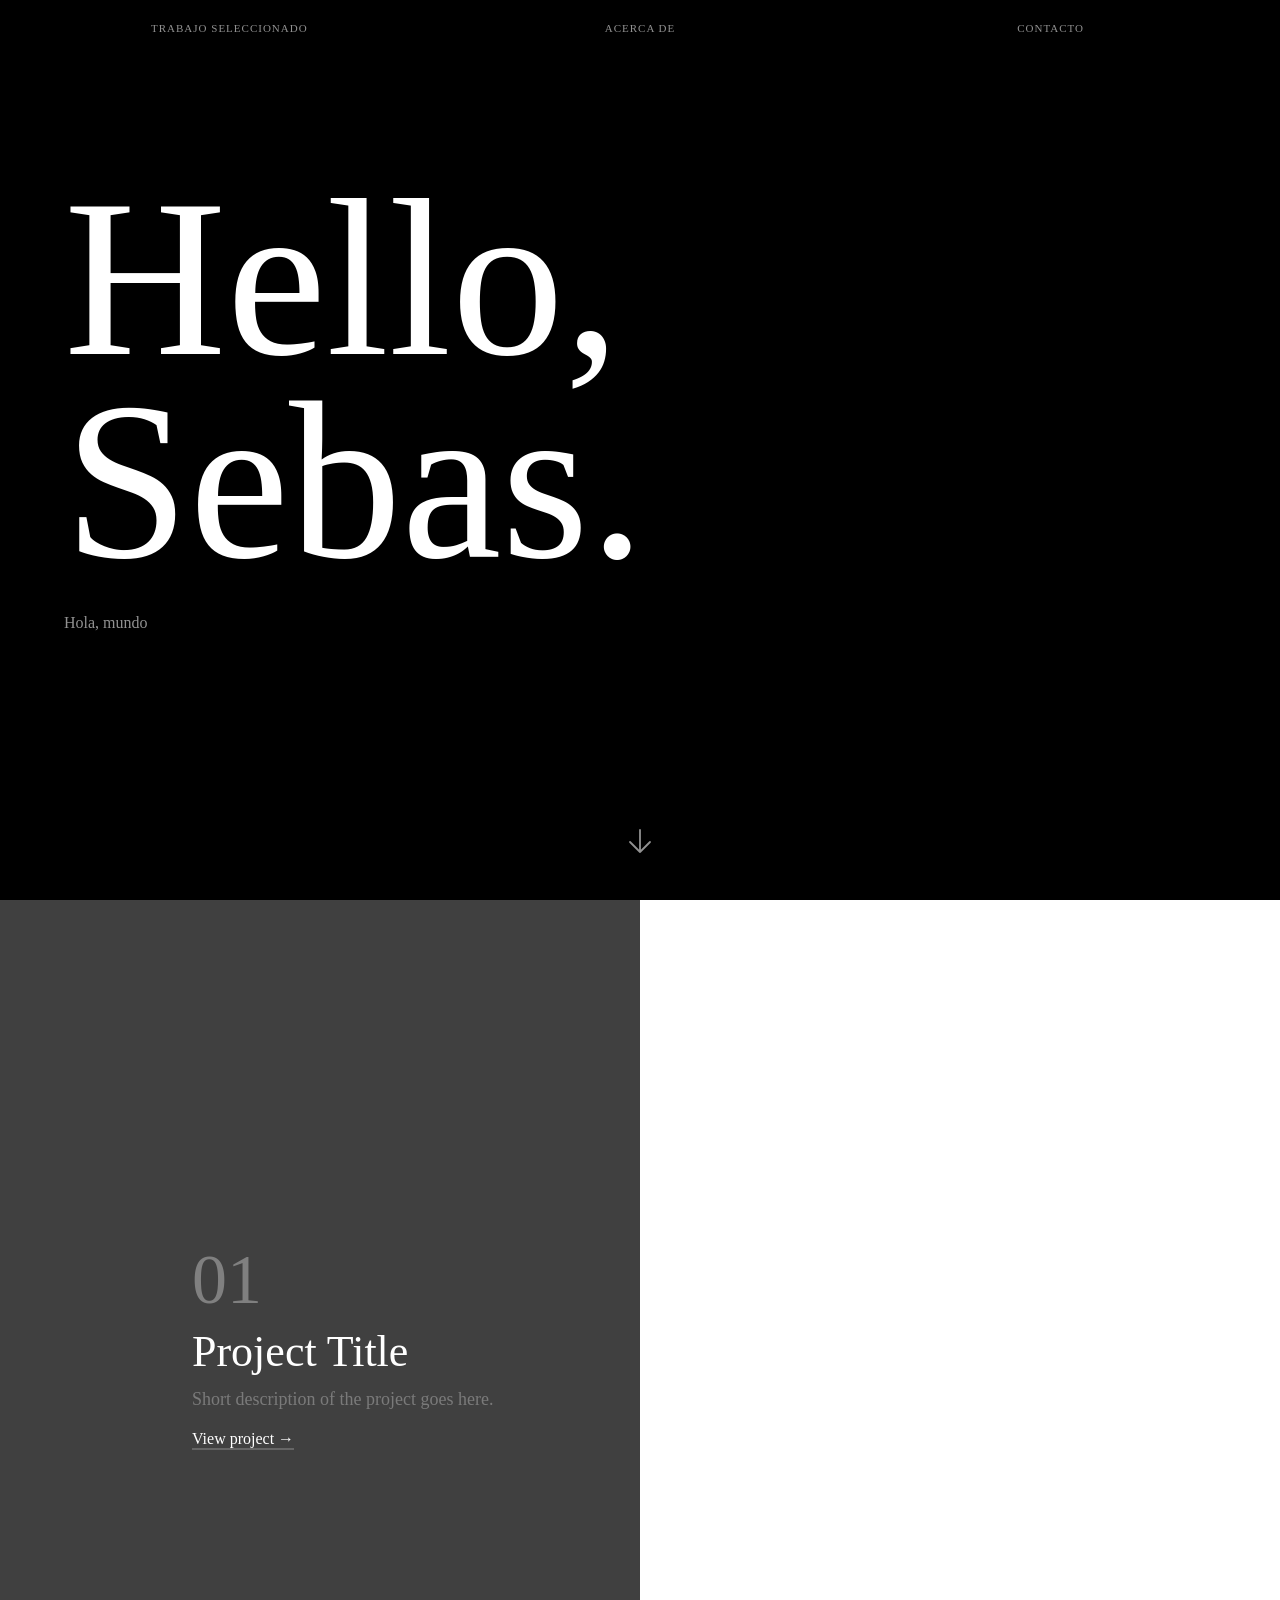
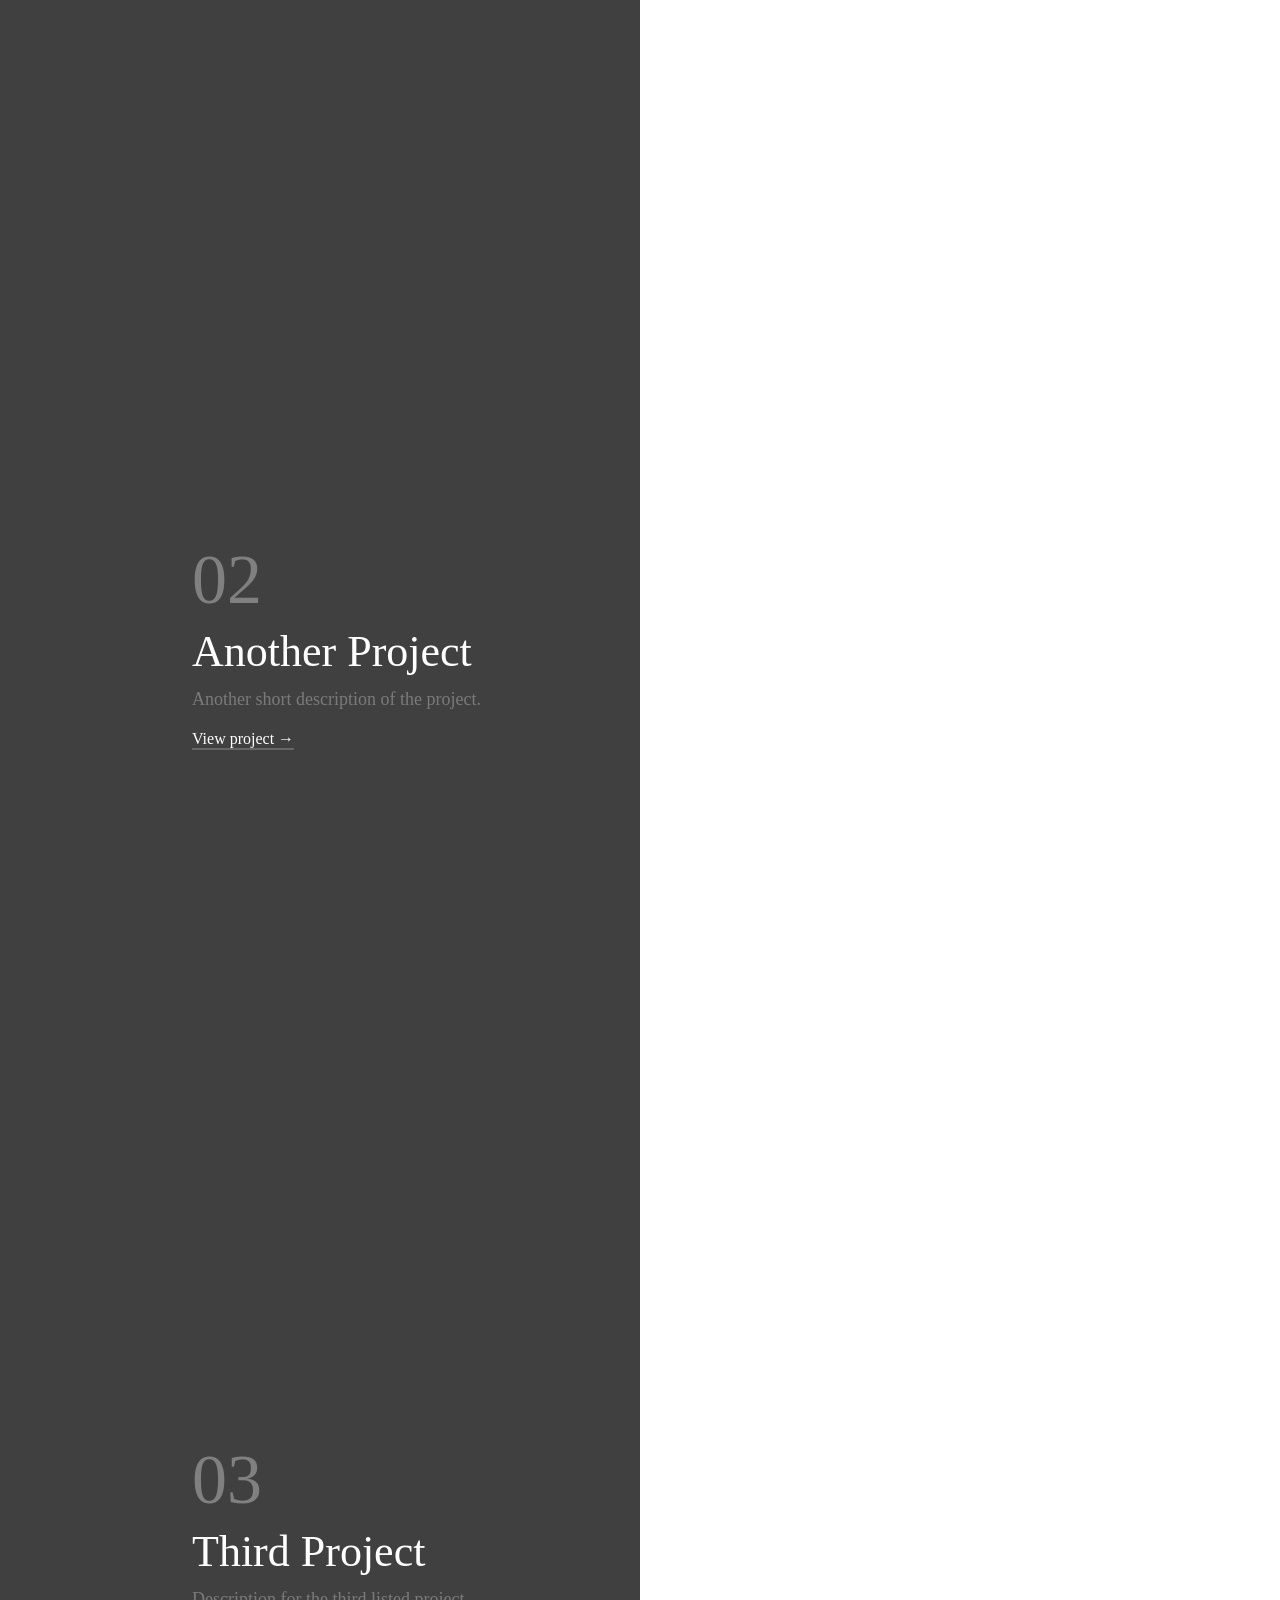
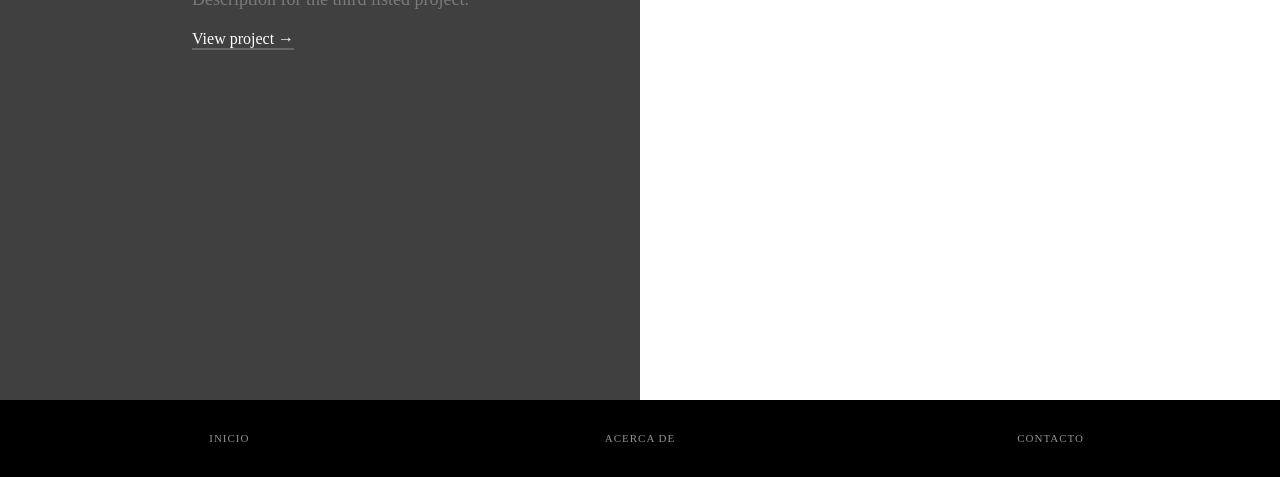
==== index.html @ eb06a216 "Se creo el index y css" ====
<!DOCTYPE html>
<html lang="es">
<head>
  <meta charset="UTF-8">
  <meta name="viewport" content="width=device-width, initial-scale=1.0">
  <title>Portafolio Sebas</title>
  <link href="/css/style.css" rel="stylesheet">
</head>

<body>

  <!-- NAVBAR -->
  <nav class="navbar">
    <div class="u-container-full">
      <div class="nav_links_link">
        <div class="nav_links_item">
          <a href="index.html" class="label-g text-grey">Trabajo Seleccionado</a>
           <div class="nav-line"></div>
        </div>
        <div class="nav_links_item">
          <a href="/html/AcercaDe.html" class="label-g text-grey">Acerca de</a>
           <div class="nav-line"></div>
        </div>
        <div class="nav_links_item">
          <a href="/html/Contacto.html" class="label-g text-grey">Contacto</a>
             <div class="nav-line"></div>
        </div>
      </div>
    </div>
  </nav>

  <!-- MAIN -->
  <main class="main-content">

    <!-- HERO (fixed) -->
    <section class="hero">
      <div class="wrapper-title">
        <div class="w-h1">
          <h1 class="main-h1 home">Hello,</h1>
        </div>
        <div class="w-h1">
          <h1 class="main-h1 home">Sebas.</h1>
        </div>
        <div class="home-subhead">
          <p>Hola, mundo</p>
        </div>
      </div>

      <!-- Flecha scroll -->
      <div class="arrow">
        <svg width="30" height="30" viewBox="0 0 30 30" fill="none" xmlns="http://www.w3.org/2000/svg">
          <path d="M15 4V26M15 26L5 16M15 26L25 16" stroke="rgb(145,145,145)" stroke-width="1.8" stroke-linecap="round" stroke-linejoin="round"/>
        </svg>
      </div>
    </section>

    <!-- Spacer: hace que la sección de proyectos empiece después del hero -->
    <div class="hero-spacer"></div>

    <!-- PROYECTOS -->
    <section class="section main">
      <div class="collection-list-wrapper">
        <ul class="collection-list">

          <!-- Proyecto 1 -->
          <li>
            <div class="wrapper">
              <div class="column _100vh">
                <div class="project-info">
                  <h2 class="number">01</h2>
                  <h2 class="project-title">Project Title</h2>
                  <p class="project-description">Short description of the project goes here.</p>
                  <a href="#" class="project-link">View project →</a>
                </div>
              </div>
              <div class="column background-image"></div>
            </div>
          </li>

          <!-- Proyecto 2 -->
          <li>
            <div class="wrapper">
              <div class="column _100vh">
                <div class="project-info">
                  <h2 class="number">02</h2>
                  <h2 class="project-title">Another Project</h2>
                  <p class="project-description">Another short description of the project.</p>
                  <a href="#" class="project-link">View project →</a>
                </div>
              </div>
              <div class="column background-image"></div>
            </div>
          </li>

          <!-- Proyecto 3 -->
          <li>
            <div class="wrapper">
              <div class="column _100vh">
                <div class="project-info">
                  <h2 class="number">03</h2>
                  <h2 class="project-title">Third Project</h2>
                  <p class="project-description">Description for the third listed project.</p>
                  <a href="#" class="project-link">View project →</a>
                </div>
              </div>
              <div class="column background-image"></div>
            </div>
          </li>

        </ul>
      </div>
    </section>

  </main>

  <!-- FOOTER -->
  <footer class="footer">
    <div class="u-container-full">
      <div class="footer_grid">
        <div class="footer_links_item">
          <a href="index.html" class="label-g text-grey">Inicio</a>
        </div>
        <div class="footer_links_item">
          <a href="/html/AcercaDe.html" class="label-g text-grey">Acerca de</a>
        </div>
        <div class="footer_links_item">
          <a href="/html/Contacto.html" class="label-g text-grey">Contacto</a>
        </div>
      </div>
    </div>
  </footer>

</body>
</html>
---- css/style.css ----
*, *::before, *::after {
  box-sizing: border-box;
  margin: 0;
  padding: 0;
}

html, body {
  width: 100%;
  overflow-x: hidden;
}

body {
  font-family: "Palatino Linotype", "Book Antiqua", Palatino, serif;
  background-color: black;
  display: flex;
  flex-direction: column;
  min-height: 100vh;
}

a {
  text-decoration: none;
}

/* ─── NAVBAR ────────────────────────────────────────────────────── */
.navbar {
  position: fixed;
  top: 0;
  left: 0;
  right: 0;
  z-index: 100;
  padding: 20px 0;
}

.u-container-full {
  position: relative;
  z-index: 1;
  display: flex;
  width: calc(100% - clamp(2rem, 5vw, 6rem));
  max-width: 100%;
  margin: 0 auto;
  flex-direction: column;
  justify-content: center;
  align-items: center;
}

.nav_links_link {
  display: grid;
  width: 100%;
  grid-template-columns: 1fr 1fr 1fr;
  column-gap: 16px;
  row-gap: 16px;
  justify-content: space-between;
  align-items: flex-start;
}

.nav_links_item {
  display: flex;
  flex-direction: column;
  justify-content: center;
  align-items: center;
}

.nav-line {
  width: 2px;
  height: 0px;
  background-color: white;
  opacity: 0;
  transition: height 0.3s ease-out, opacity 0.5s ease-out;
}

.nav_links_item:hover .label-g {
  color: white;
  transition: color 0.3s ease-out;
}

.nav_links_item:hover .nav-line {
  height: 10px;
  opacity: 1;
}

.footer_links_item:hover .nav-line{
  height: 10px;
  opacity: 1;
}


.label-g {
  font-size: 11px;
  line-height: 1.5;
  letter-spacing: 1px;
  text-transform: uppercase;
  color: inherit;
}

.text-grey {
  color: rgb(145, 145, 145);
}

/* ─── LAYOUT PRINCIPAL ──────────────────────────────────────────── */
.main-content {
  flex: 1;                
  display: flex;
  flex-direction: column;
  overflow: hidden;
}

/* ─── HERO (fixed, debajo del navbar) ──────────────────────────── */
.hero {
  position: fixed;
  top: 0;
  left: 0;
  width: 100%;
  min-height: 100vh;
  padding-bottom: 10vh;
  display: flex;
  justify-content: center;
  align-items: center;
  z-index: 1;               /* por debajo de la sección de proyectos */
}

.wrapper-title {
  width: 100%;
  padding-right: 5vw;
  padding-left: 5vw;
}

.w-h1 {
  position: relative;
  padding-right: 10vw;
}

.main-h1 {
  position: relative;
  margin-top: 5px;
  margin-bottom: 0;
  font-family: "Palatino Linotype", "Book Antiqua", Palatino, serif;
  color: white;
  font-size: 14vh;
  line-height: 16vh;
  font-weight: 400;
}

.main-h1.home {
  font-size: 25vh;
  line-height: 22vh;
}

.home-subhead {
  display: flex;
  width: 30vw;
  margin-top: 30px;
  justify-content: flex-start;
  align-items: center;
}

.home-subhead p {
  font-size: 16px;
  line-height: 1.6;
  color: rgb(145, 145, 145);
  font-weight: 400;
}

/* Flecha scroll */
.arrow {
  position: absolute;
  left: 0;
  right: 0;
  bottom: 40px;
  display: block;
  margin: 0 auto;
  width: fit-content;
  animation: bounce 1.8s ease-in-out infinite;
}

@keyframes bounce {
  0%, 100% { transform: translateY(0); }
  50%       { transform: translateY(8px); }
}

/* ─── HERO SPACER ───────────────────────────────────────────────── */
/* Empuja el contenido para que aparezca después del hero al hacer scroll */
.hero-spacer {
  height: 100vh;
  flex-shrink: 0;
  background: transparent;
}

/* ─── SECCIÓN DE PROYECTOS ──────────────────────────────────────── */
.section {
  position: relative;
  display: flex;
  flex-direction: column;
  background-color: rgb(220, 222, 224);
  z-index: 10;              /* tapa el hero al hacer scroll */
}

.section.main {
  flex-direction: column;
}

@media screen and (max-width: 991px) {
  .section.main {
    justify-content: flex-start;
  }
}

.collection-list-wrapper {
  width: 100%;
}

.collection-list {
  display: flex;
  flex-direction: column;
  width: 100%;
  list-style: none;
  padding: 0;
}

/* ─── WRAPPER (fila de proyecto) ────────────────────────────────── */
.wrapper {
  display: flex;
  width: 100%;
  justify-content: space-between;
  align-items: stretch;
  background-color: white;
}

@media screen and (max-width: 991px) {
  .wrapper {
    flex-direction: column-reverse;
  }
}

@media screen and (max-width: 479px) {
  .wrapper {
    flex: 0 0 auto;
  }
}

/* ─── COLUMN (base) ─────────────────────────────────────────────── */
.column {
  overflow: hidden;
  flex: 1 1 0%;
}

/* Columna imagen */
.column.background-image1 {
  overflow: visible;
  background-image: url("/img/olivia-rodrigo-desktop-wallpapers.jpg");
  background-position: 100% 50%;
  background-size: cover;
  background-repeat: no-repeat;
  background-attachment: fixed;
  min-height: 60vh;
}

.column.background-image2 {
  overflow: visible;
  background-image: url("/img/anya-taylor-joy-olga-of-the-birch-forest-the-northman.jpg");
  background-position: 100% 50%;
  background-size: cover;
  background-repeat: no-repeat;
  background-attachment: fixed;
  min-height: 60vh;
}

.column.background-image3 {
  overflow: visible;
  background-image: url("/img/sabrina-carpenter-3840x2160-11251.jpg");
  background-position: 100% 50%;
  background-size: cover;
  background-repeat: no-repeat;
  background-attachment: fixed;
  min-height: 60vh;
}


@media screen and (max-width: 767px) {
  .column.background-image {
    width: 100%;
    flex: 0 1 auto;
    min-height: 40vh;
  }
}

/* Columna contenido oscura */
.column._100vh {
  display: flex;
  overflow: visible;
  width: 50%;
  min-height: 100vh;
  padding-right: 10vw;
  padding-left: 15vw;
  align-items: center;
  flex: 0 0 auto;
  background-color: rgba(0, 0, 0, 0.75);
  color: white;
}

.column._100vh:hover {
  background-color: rgba(0, 0, 0, 0.75);
  opacity: 1;
}

@media screen and (max-width: 991px) {
  .column._100vh {
    width: auto;
    padding-right: 5vw;
    padding-left: 5vw;
  }
}

@media screen and (max-width: 767px) {
  .column._100vh {
    width: 100%;
    min-height: auto;
  }
}

@media screen and (max-width: 479px) {
  .column._100vh {
    padding: 60px 40px;
  }
}

/* ─── PROJECT INFO ──────────────────────────────────────────────── */
.project-info {
  position: relative;
  z-index: 20;
  display: flex;
  flex-direction: column;
  align-items: flex-start;
}

@media screen and (max-width: 991px) {
  .project-info {
    width: 100%;
    padding: 10vh 5vw;
  }
}

@media screen and (max-width: 479px) {
  .project-info {
    padding: 0;
  }
}

/* ─── NUMBER ────────────────────────────────────────────────────── */
.number {
  position: relative;
  margin-bottom: 0;
  margin-left: 0;
  float: none;
  font-family: "Palatino Linotype", "Book Antiqua", Palatino, serif;
  color: grey;
  font-size: 70px;
  line-height: 60px;
  font-weight: 400;
}

/* ─── PROJECT TITLE ─────────────────────────────────────────────── */
.project-title {
  font-size: 44px;
  color: white;
  margin-top: 16px;
  margin-bottom: 12px;
  font-weight: 400;
}

/* ─── PROJECT DESCRIPTION ───────────────────────────────────────── */
.project-description {
  color: rgb(122, 122, 122);
  font-size: 18px;
  margin-bottom: 20px;
}

/* ─── PROJECT LINK ──────────────────────────────────────────────── */
.project-link {
  box-shadow: rgba(255, 255, 255, 0.2) 0px -2px 0px 0px inset;
  color: white;
  text-decoration: none;
  font-size: 16px;
  padding-bottom: 2px;
  transition: box-shadow 0.2s ease;
}

.project-link:hover {
  box-shadow: white 0px -2px 0px 0px inset;
}

/* ─── FOOTER ────────────────────────────────────────────────────── */
.footer {
  position: relative;
  z-index: 10;
  background-color: black;
  padding: 30px 0;
}

.footer_grid {
  display: grid;
  width: 100%;
  grid-template-columns: repeat(3, 1fr);
  column-gap: 16px;
  row-gap: 16px;
  align-items: flex-start;
}

.footer_links_item {
  display: flex;
  justify-content: center;
  align-items: center;
}

/* ─── RESPONSIVE HERO ───────────────────────────────────────────── */
@media screen and (max-width: 991px) {

  .hero {
    justify-content: flex-start;
    padding-left: 0;
  }
  .wrapper-title {
    width: 100vw;
  }
  .main-h1 {
    font-size: 84px;
    line-height: 80px;
  }
  .main-h1.home {
    font-size: 18vh;
    line-height: 15vh;
  }
  .home-subhead {
    width: 50vw;
  }
}

@media screen and (max-width: 479px) {
  .hero {
    padding-right: 40px;
    padding-left: 40px;
  }
  .main-h1 {
    font-size: 50px;
    line-height: 50px;
  }
  .main-h1.home {
    font-size: 8vh;
    line-height: 8vh;
  }
  .home-subhead {
    width: auto;
  }
  .footer_grid {
    grid-template-columns: 1fr;
    text-align: center;
  }
  .footer_links_item {
    align-items: center;
  }
}
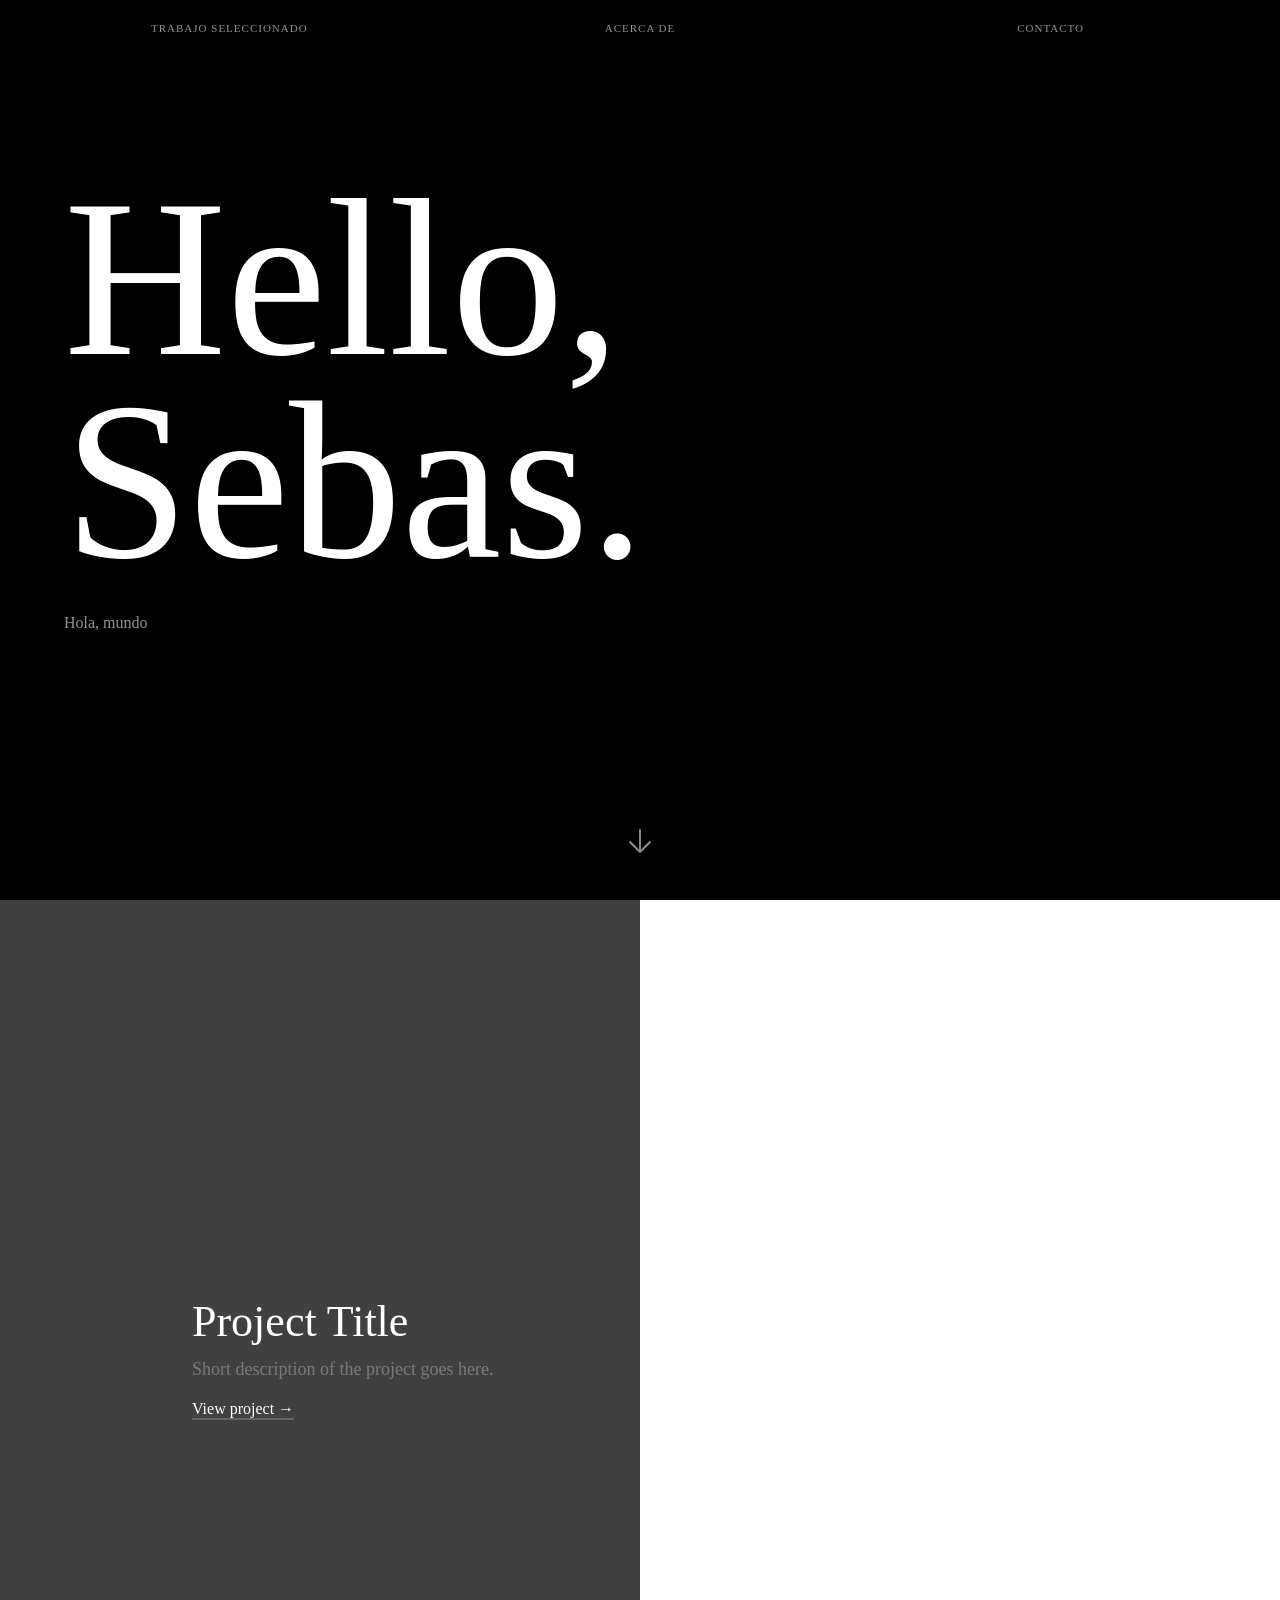
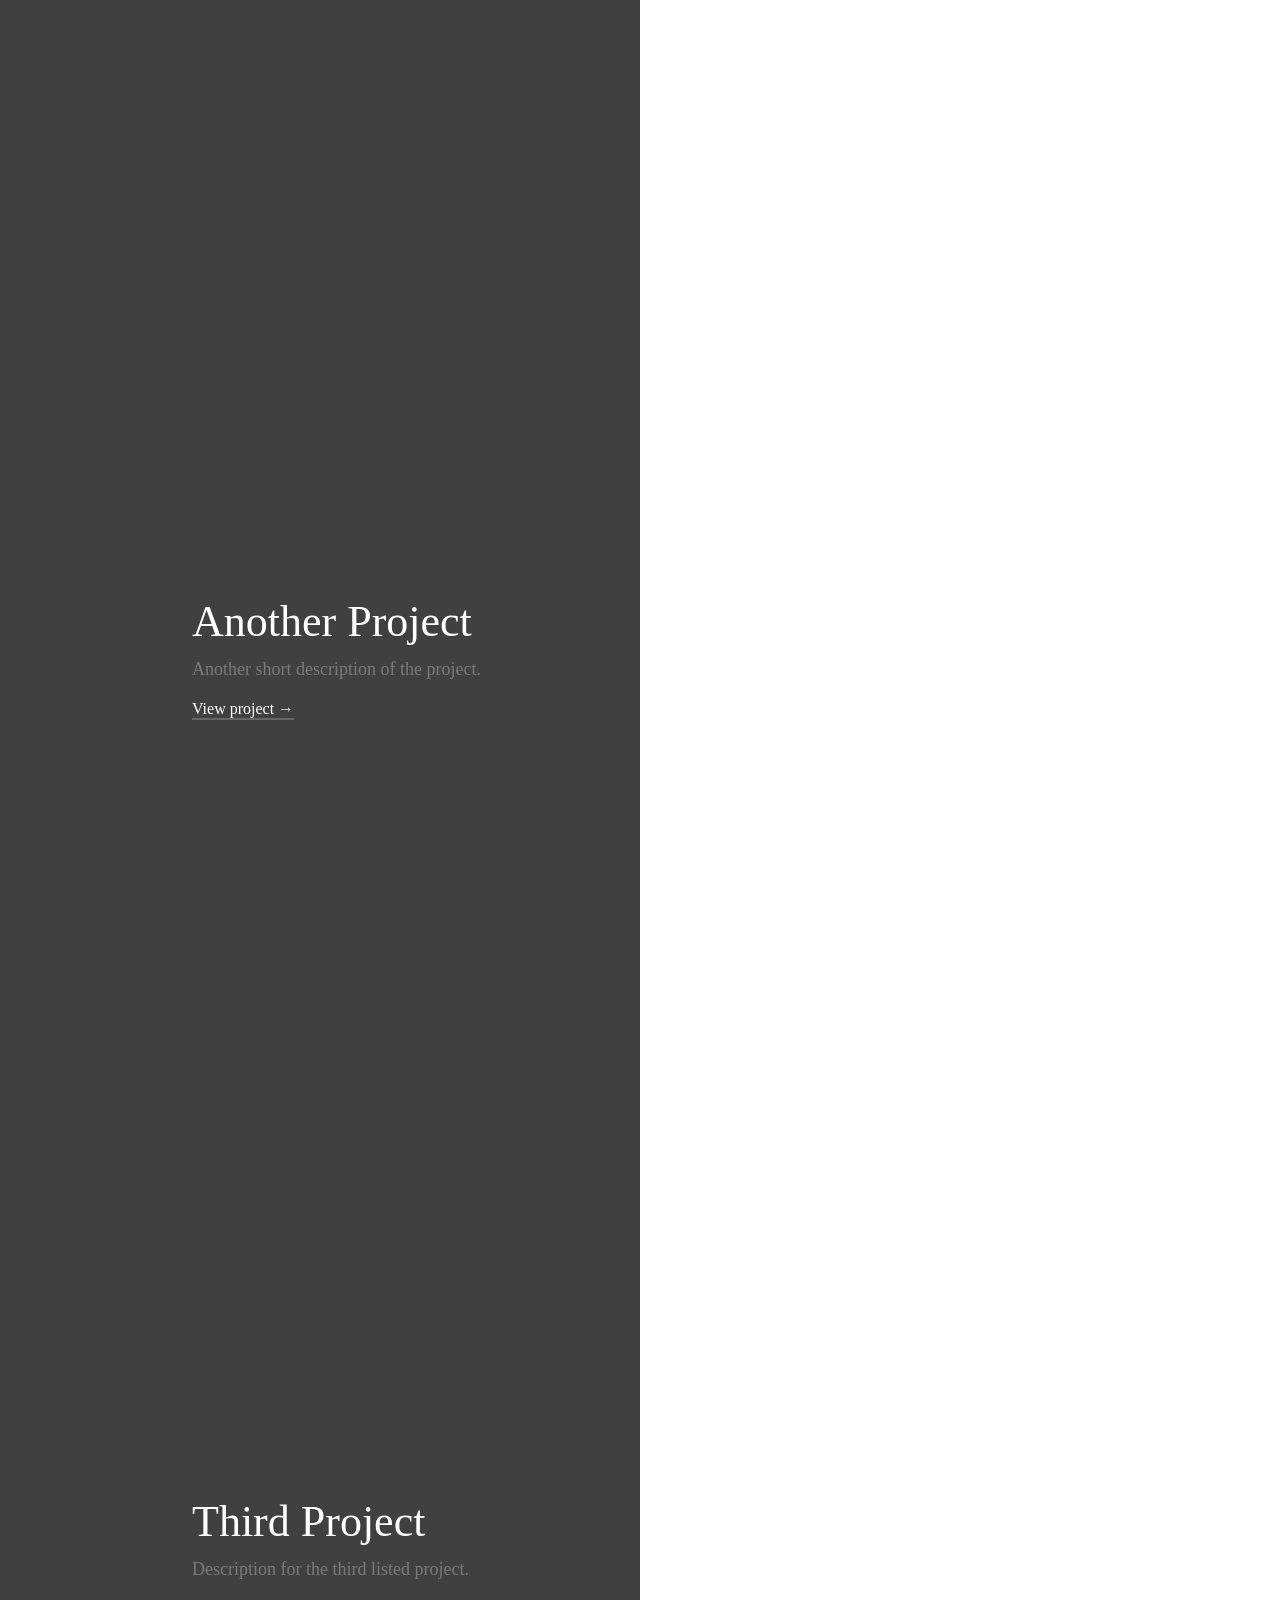
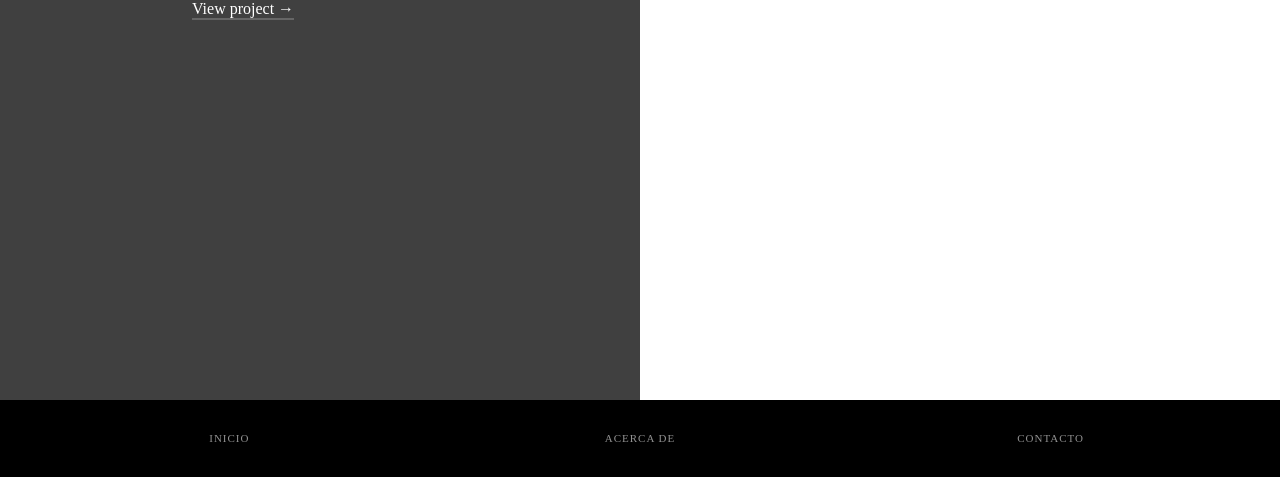
==== commit 93f9cdc8: "prueba para las fotos2" ====
--- a/index.html
+++ b/index.html
@@ -4,7 +4,7 @@
   <meta charset="UTF-8">
   <meta name="viewport" content="width=device-width, initial-scale=1.0">
   <title>Portafolio Sebas</title>
-  <link href="/css/style.css" rel="stylesheet">
+  <link rel="stylesheet" href="css/style.css">
 </head>
 
 <body>
@@ -67,13 +67,12 @@
             <div class="wrapper">
               <div class="column _100vh">
                 <div class="project-info">
-                  <h2 class="number">01</h2>
                   <h2 class="project-title">Project Title</h2>
                   <p class="project-description">Short description of the project goes here.</p>
                   <a href="#" class="project-link">View project →</a>
                 </div>
               </div>
-              <div class="column background-image"></div>
+              <div class="column background-image1"></div>
             </div>
           </li>
 
@@ -82,13 +81,12 @@
             <div class="wrapper">
               <div class="column _100vh">
                 <div class="project-info">
-                  <h2 class="number">02</h2>
                   <h2 class="project-title">Another Project</h2>
                   <p class="project-description">Another short description of the project.</p>
                   <a href="#" class="project-link">View project →</a>
                 </div>
               </div>
-              <div class="column background-image"></div>
+              <div class="column background-image2"></div>
             </div>
           </li>
 
@@ -97,13 +95,12 @@
             <div class="wrapper">
               <div class="column _100vh">
                 <div class="project-info">
-                  <h2 class="number">03</h2>
                   <h2 class="project-title">Third Project</h2>
                   <p class="project-description">Description for the third listed project.</p>
                   <a href="#" class="project-link">View project →</a>
                 </div>
               </div>
-              <div class="column background-image"></div>
+              <div class="column background-image3"></div>
             </div>
           </li>
 
--- a/css/style.css
+++ b/css/style.css
@@ -246,7 +246,7 @@
 /* Columna imagen */
 .column.background-image1 {
   overflow: visible;
-  background-image: url("/img/olivia-rodrigo-desktop-wallpapers.jpg");
+  background-image: url("../img/anya-taylor-joy-olga-of-the-birch-forest-the-northman.jpg");
   background-position: 100% 50%;
   background-size: cover;
   background-repeat: no-repeat;
@@ -256,7 +256,7 @@
 
 .column.background-image2 {
   overflow: visible;
-  background-image: url("/img/anya-taylor-joy-olga-of-the-birch-forest-the-northman.jpg");
+  background-image: url("../img/olivia-rodrigo-desktop-wallpapers.jpg");
   background-position: 100% 50%;
   background-size: cover;
   background-repeat: no-repeat;
@@ -266,7 +266,7 @@
 
 .column.background-image3 {
   overflow: visible;
-  background-image: url("/img/sabrina-carpenter-3840x2160-11251.jpg");
+  background-image: url("../img/sabrina-carpenter-3840x2160-11251.jpg");
   background-position: 100% 50%;
   background-size: cover;
   background-repeat: no-repeat;
@@ -274,7 +274,6 @@
   min-height: 60vh;
 }
 
-
 @media screen and (max-width: 767px) {
   .column.background-image {
     width: 100%;
@@ -343,19 +342,6 @@
   .project-info {
     padding: 0;
   }
-}
-
-/* ─── NUMBER ────────────────────────────────────────────────────── */
-.number {
-  position: relative;
-  margin-bottom: 0;
-  margin-left: 0;
-  float: none;
-  font-family: "Palatino Linotype", "Book Antiqua", Palatino, serif;
-  color: grey;
-  font-size: 70px;
-  line-height: 60px;
-  font-weight: 400;
 }
 
 /* ─── PROJECT TITLE ─────────────────────────────────────────────── */
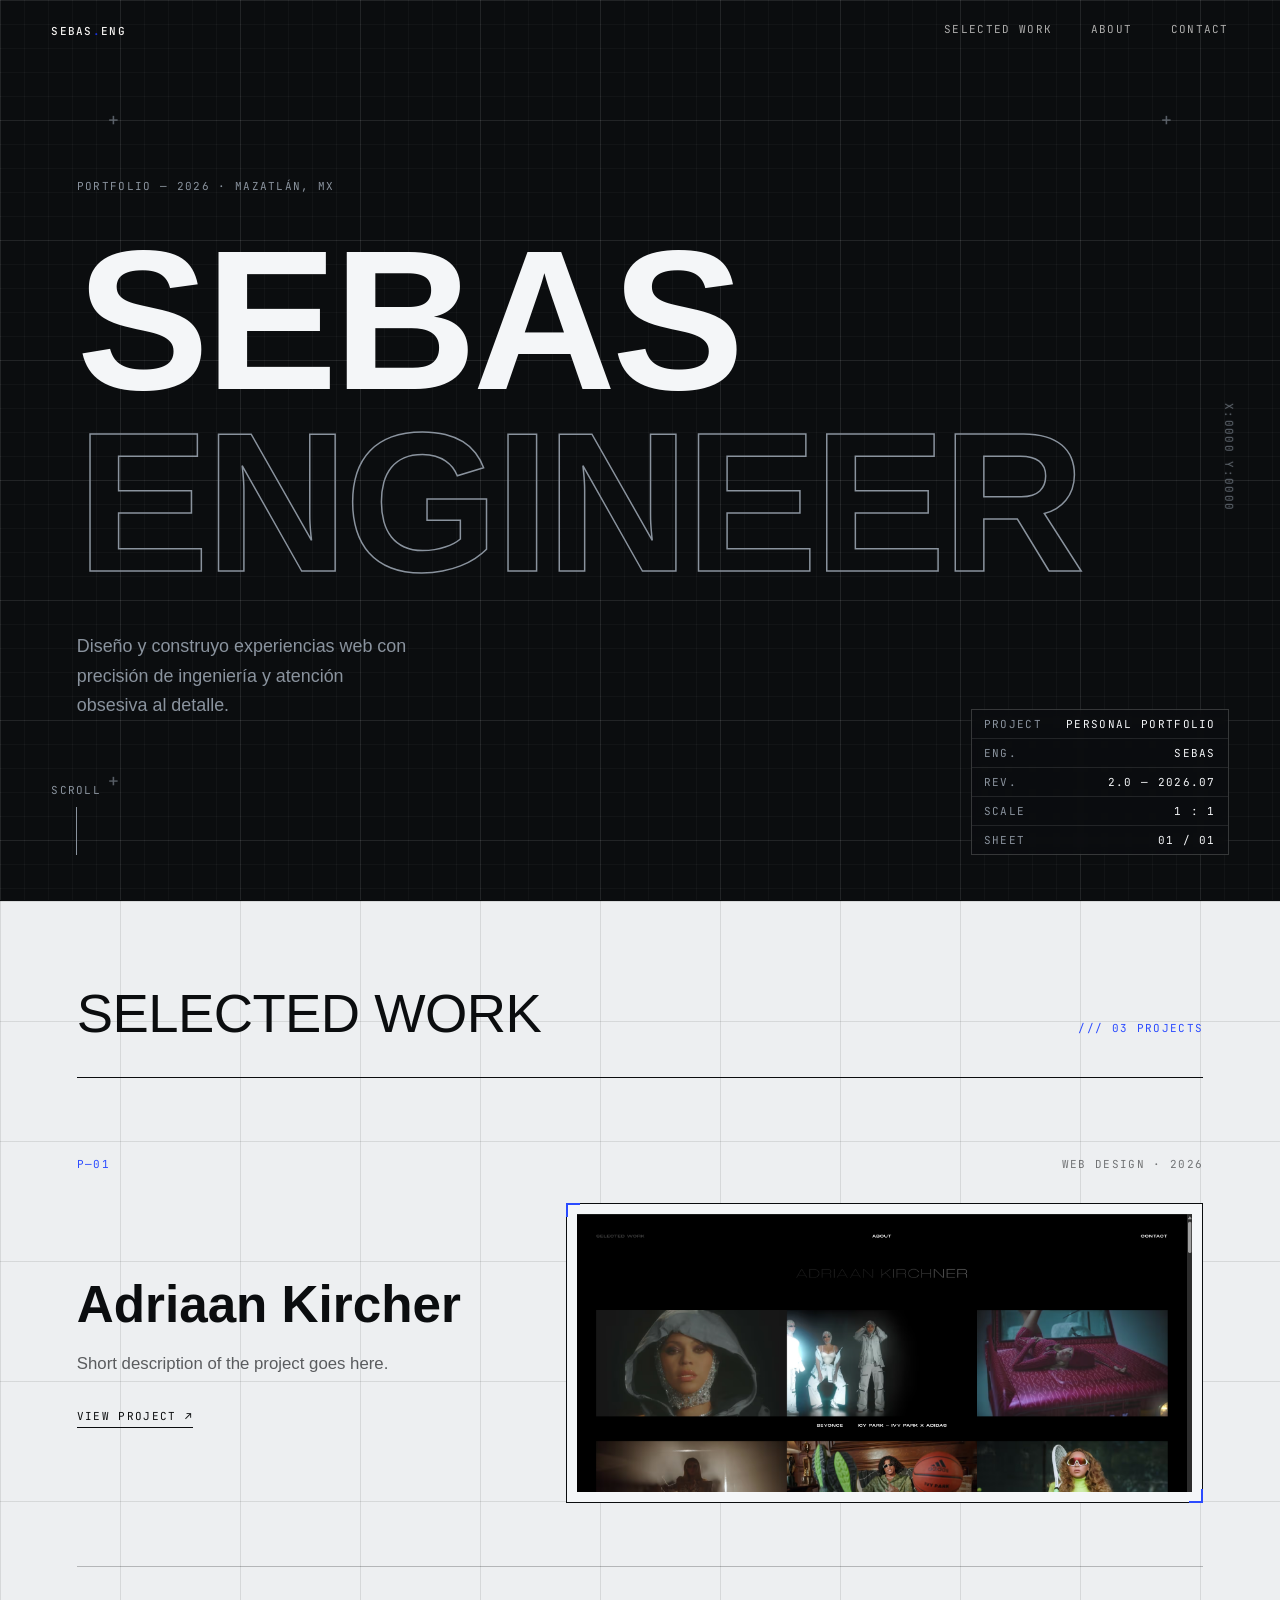
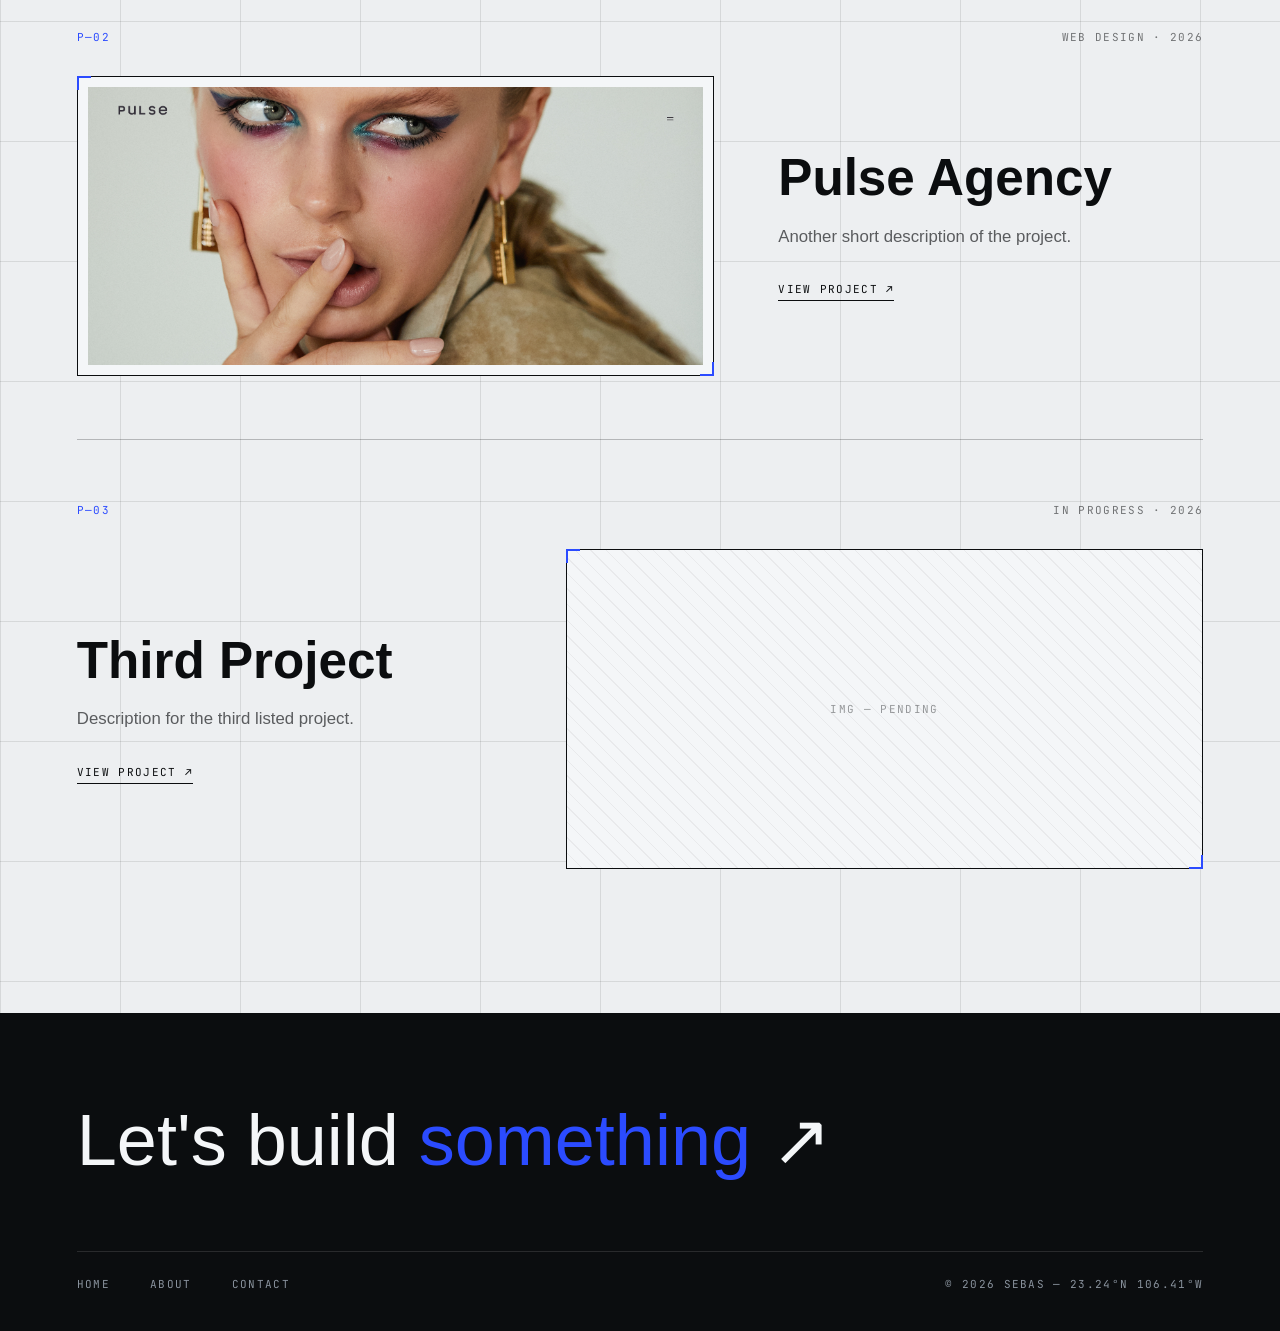
==== commit a3db014a: "Se hicieron modificaciones en el diseño" ====
--- a/index.html
+++ b/index.html
@@ -3,7 +3,14 @@
 <head>
   <meta charset="UTF-8">
   <meta name="viewport" content="width=device-width, initial-scale=1.0">
-  <title>Portafolio Sebas</title>
+  <title>Sebas — Ingeniero · Portafolio</title>
+
+  <!-- Tipografías -->
+  <link rel="preconnect" href="https://fonts.googleapis.com">
+  <link rel="preconnect" href="https://fonts.gstatic.com" crossorigin>
+  <link href="https://api.fontshare.com/v2/css?f[]=clash-display@600,500&f[]=satoshi@400,500&display=swap" rel="stylesheet">
+  <link href="https://fonts.googleapis.com/css2?family=JetBrains+Mono:wght@400;500&display=swap" rel="stylesheet">
+
   <link rel="stylesheet" href="css/style.css">
 </head>
 
@@ -11,121 +18,154 @@
 
   <!-- NAVBAR -->
   <nav class="navbar">
-    <div class="u-container-full">
-      <div class="nav_links_link">
-        <div class="nav_links_item">
-          <a href="index.html" class="label-g text-grey">Trabajo Seleccionado</a>
-           <div class="nav-line"></div>
-        </div>
-        <div class="nav_links_item">
-          <a href="/html/AcercaDe.html" class="label-g text-grey">Acerca de</a>
-           <div class="nav-line"></div>
-        </div>
-        <div class="nav_links_item">
-          <a href="/html/Contacto.html" class="label-g text-grey">Contacto</a>
-             <div class="nav-line"></div>
-        </div>
-      </div>
+    <a href="index.html" class="nav-logo mono">SEBAS<span class="accent">.</span>ENG</a>
+    <div class="nav-links">
+      <a href="index.html" class="nav-link mono">Selected Work</a>
+      <a href="/html/AcercaDe.html" class="nav-link mono">About</a>
+      <a href="/html/Contacto.html" class="nav-link mono">Contact</a>
     </div>
   </nav>
 
-  <!-- MAIN -->
   <main class="main-content">
 
-    <!-- HERO (fixed) -->
+    <!-- HERO (fixed, con retícula técnica) -->
     <section class="hero">
-      <div class="wrapper-title">
-        <div class="w-h1">
-          <h1 class="main-h1 home">Hello,</h1>
-        </div>
-        <div class="w-h1">
-          <h1 class="main-h1 home">Sebas.</h1>
-        </div>
-        <div class="home-subhead">
-          <p>Hola, mundo</p>
-        </div>
+      <div class="hero-grid" aria-hidden="true"></div>
+
+      <!-- Crosshairs decorativos -->
+      <span class="crosshair ch-tl" aria-hidden="true">+</span>
+      <span class="crosshair ch-tr" aria-hidden="true">+</span>
+      <span class="crosshair ch-bl" aria-hidden="true">+</span>
+
+      <div class="hero-inner">
+        <p class="hero-eyebrow mono reveal">PORTFOLIO — 2026 · MAZATLÁN, MX</p>
+        <h1 class="hero-title">
+          <span class="line reveal d1">SEBAS</span>
+          <span class="line outline reveal d2">ENGINEER</span>
+        </h1>
+        <p class="hero-sub reveal d3">
+          Diseño y construyo experiencias web con precisión de ingeniería
+          y atención obsesiva al detalle.
+        </p>
       </div>
 
-      <!-- Flecha scroll -->
-      <div class="arrow">
-        <svg width="30" height="30" viewBox="0 0 30 30" fill="none" xmlns="http://www.w3.org/2000/svg">
-          <path d="M15 4V26M15 26L5 16M15 26L25 16" stroke="rgb(145,145,145)" stroke-width="1.8" stroke-linecap="round" stroke-linejoin="round"/>
-        </svg>
+      <!-- Title block: firma visual estilo plano técnico -->
+      <div class="title-block mono reveal d3" aria-hidden="true">
+        <div class="tb-row"><span>PROJECT</span><span>PERSONAL PORTFOLIO</span></div>
+        <div class="tb-row"><span>ENG.</span><span>SEBAS</span></div>
+        <div class="tb-row"><span>REV.</span><span>2.0 — 2026.07</span></div>
+        <div class="tb-row"><span>SCALE</span><span>1 : 1</span></div>
+        <div class="tb-row"><span>SHEET</span><span>01 / 01</span></div>
       </div>
+
+      <!-- Indicador de scroll -->
+      <div class="scroll-hint mono" aria-hidden="true">
+        <span>SCROLL</span>
+        <div class="scroll-line"></div>
+      </div>
+
+      <!-- Coordenadas del cursor -->
+      <div class="coords mono" id="coords" aria-hidden="true">X:0000 Y:0000</div>
     </section>
 
-    <!-- Spacer: hace que la sección de proyectos empiece después del hero -->
+    <!-- Spacer: los proyectos entran deslizándose sobre el hero -->
     <div class="hero-spacer"></div>
 
-    <!-- PROYECTOS -->
-    <section class="section main">
-      <div class="collection-list-wrapper">
-        <ul class="collection-list">
+    <!-- PROYECTOS (papel de dibujo claro) -->
+    <section class="section-work">
+      <header class="work-header">
+        <h2 class="work-title">Selected Work</h2>
+        <span class="work-count mono">/// 03 PROJECTS</span>
+      </header>
 
-          <!-- Proyecto 1 -->
-          <li>
-            <div class="wrapper">
-              <div class="column _100vh">
-                <div class="project-info">
-                  <h2 class="project-title">Project Title</h2>
-                  <p class="project-description">Short description of the project goes here.</p>
-                  <a href="#" class="project-link">View project →</a>
-                </div>
-              </div>
-              <div class="column background-image1"></div>
+      <ul class="project-list">
+
+        <!-- Proyecto 1 -->
+        <li class="project fade-up">
+          <div class="project-meta mono">
+            <span class="p-index">P—01</span>
+            <span>WEB DESIGN · 2026</span>
+          </div>
+          <div class="project-body">
+            <div class="project-info">
+              <h3 class="project-title">Adriaan Kircher</h3>
+              <p class="project-description">
+                Short description of the project goes here.
+              </p>
+              <a href="https://www.adriaankirchner.com/" class="project-link mono" target="_blank" rel="noopener">
+                VIEW PROJECT <span class="arrow">↗</span>
+              </a>
             </div>
-          </li>
+            <figure class="project-frame">
+              <img src="img/adriaan-kircher.png" alt="Sitio web de Adriaan Kircher">
+            </figure>
+          </div>
+        </li>
 
-          <!-- Proyecto 2 -->
-          <li>
-            <div class="wrapper">
-              <div class="column _100vh">
-                <div class="project-info">
-                  <h2 class="project-title">Another Project</h2>
-                  <p class="project-description">Another short description of the project.</p>
-                  <a href="#" class="project-link">View project →</a>
-                </div>
-              </div>
-              <div class="column background-image2"></div>
+        <!-- Proyecto 2 -->
+        <li class="project fade-up">
+          <div class="project-meta mono">
+            <span class="p-index">P—02</span>
+            <span>WEB DESIGN · 2026</span>
+          </div>
+          <div class="project-body reversed">
+            <div class="project-info">
+              <h3 class="project-title">Pulse Agency</h3>
+              <p class="project-description">
+                Another short description of the project.
+              </p>
+              <a href="https://pulse-agency-staging.webflow.io/" class="project-link mono" target="_blank" rel="noopener">
+                VIEW PROJECT <span class="arrow">↗</span>
+              </a>
             </div>
-          </li>
+            <figure class="project-frame">
+              <img src="img/pulse-agency.png" alt="Sitio web de Pulse Agency">
+            </figure>
+          </div>
+        </li>
 
-          <!-- Proyecto 3 -->
-          <li>
-            <div class="wrapper">
-              <div class="column _100vh">
-                <div class="project-info">
-                  <h2 class="project-title">Third Project</h2>
-                  <p class="project-description">Description for the third listed project.</p>
-                  <a href="#" class="project-link">View project →</a>
-                </div>
-              </div>
-              <div class="column background-image3"></div>
+        <!-- Proyecto 3 -->
+        <li class="project fade-up">
+          <div class="project-meta mono">
+            <span class="p-index">P—03</span>
+            <span>IN PROGRESS · 2026</span>
+          </div>
+          <div class="project-body">
+            <div class="project-info">
+              <h3 class="project-title">Third Project</h3>
+              <p class="project-description">
+                Description for the third listed project.
+              </p>
+              <a href="#" class="project-link mono">
+                VIEW PROJECT <span class="arrow">↗</span>
+              </a>
             </div>
-          </li>
+            <!-- Cuando tengas la imagen: pon el src y quita la clase "empty" -->
+            <figure class="project-frame empty">
+              <span class="mono">IMG — PENDING</span>
+            </figure>
+          </div>
+        </li>
 
-        </ul>
-      </div>
+      </ul>
     </section>
 
   </main>
 
   <!-- FOOTER -->
   <footer class="footer">
-    <div class="u-container-full">
-      <div class="footer_grid">
-        <div class="footer_links_item">
-          <a href="index.html" class="label-g text-grey">Inicio</a>
-        </div>
-        <div class="footer_links_item">
-          <a href="/html/AcercaDe.html" class="label-g text-grey">Acerca de</a>
-        </div>
-        <div class="footer_links_item">
-          <a href="/html/Contacto.html" class="label-g text-grey">Contacto</a>
-        </div>
-      </div>
+    <a href="/html/Contacto.html" class="footer-cta">
+      Let's build<span class="accent"> something</span> <span class="arrow">↗</span>
+    </a>
+    <div class="footer-bottom mono">
+      <a href="index.html">HOME</a>
+      <a href="/html/AcercaDe.html">ABOUT</a>
+      <a href="/html/Contacto.html">CONTACT</a>
+      <span class="footer-note">© 2026 SEBAS — 23.24°N 106.41°W</span>
     </div>
   </footer>
 
+  <script src="js/script.js"></script>
+
 </body>
 </html>
--- a/css/style.css
+++ b/css/style.css
@@ -1,25 +1,57 @@
+/* ════════════════════════════════════════════════════════════════
+   SEBAS.ENG — Portafolio
+   Concepto: plano de ingeniería / drafting paper
+   Tipos: Clash Display (títulos) · Satoshi (texto) · JetBrains Mono (etiquetas)
+   ════════════════════════════════════════════════════════════════ */
+
+:root {
+  --ink:        #0B0D0F;   /* fondo hero / footer */
+  --paper:      #EDEFF1;   /* fondo sección de proyectos */
+  --line-dark:  rgba(255, 255, 255, 0.07);
+  --line-light: rgba(11, 13, 15, 0.10);
+  --steel:      #8A939E;   /* texto secundario */
+  --cobalt:     #2B4BFF;   /* acento */
+  --white:      #F4F6F8;
+
+  --font-display: "Clash Display", "Arial Narrow", sans-serif;
+  --font-body:    "Satoshi", "Helvetica Neue", Arial, sans-serif;
+  --font-mono:    "JetBrains Mono", "Courier New", monospace;
+}
+
 *, *::before, *::after {
   box-sizing: border-box;
   margin: 0;
   padding: 0;
 }
 
+html {
+  scroll-behavior: smooth;
+}
+
 html, body {
   width: 100%;
   overflow-x: hidden;
 }
 
 body {
-  font-family: "Palatino Linotype", "Book Antiqua", Palatino, serif;
-  background-color: black;
+  font-family: var(--font-body);
+  background-color: var(--ink);
+  color: var(--white);
   display: flex;
   flex-direction: column;
   min-height: 100vh;
 }
 
-a {
-  text-decoration: none;
-}
+a { text-decoration: none; color: inherit; }
+
+.mono {
+  font-family: var(--font-mono);
+  font-size: 11px;
+  letter-spacing: 0.12em;
+  text-transform: uppercase;
+}
+
+.accent { color: var(--cobalt); }
 
 /* ─── NAVBAR ────────────────────────────────────────────────────── */
 .navbar {
@@ -28,419 +60,512 @@
   left: 0;
   right: 0;
   z-index: 100;
-  padding: 20px 0;
-}
-
-.u-container-full {
+  display: flex;
+  justify-content: space-between;
+  align-items: center;
+  padding: 22px clamp(1.5rem, 4vw, 4rem);
+  /* difference: se invierte solo sobre fondo claro */
+  mix-blend-mode: difference;
+  color: #fff;
+}
+
+.nav-logo {
+  font-weight: 500;
+}
+
+.nav-links {
+  display: flex;
+  gap: clamp(1.2rem, 3vw, 2.8rem);
+}
+
+.nav-link {
   position: relative;
-  z-index: 1;
-  display: flex;
-  width: calc(100% - clamp(2rem, 5vw, 6rem));
-  max-width: 100%;
-  margin: 0 auto;
-  flex-direction: column;
-  justify-content: center;
-  align-items: center;
-}
-
-.nav_links_link {
-  display: grid;
+  padding-bottom: 3px;
+  opacity: 0.7;
+  transition: opacity 0.25s ease;
+}
+
+.nav-link::after {
+  content: "";
+  position: absolute;
+  left: 0;
+  bottom: 0;
   width: 100%;
-  grid-template-columns: 1fr 1fr 1fr;
-  column-gap: 16px;
-  row-gap: 16px;
-  justify-content: space-between;
-  align-items: flex-start;
-}
-
-.nav_links_item {
-  display: flex;
-  flex-direction: column;
-  justify-content: center;
-  align-items: center;
-}
-
-.nav-line {
-  width: 2px;
-  height: 0px;
-  background-color: white;
-  opacity: 0;
-  transition: height 0.3s ease-out, opacity 0.5s ease-out;
-}
-
-.nav_links_item:hover .label-g {
-  color: white;
-  transition: color 0.3s ease-out;
-}
-
-.nav_links_item:hover .nav-line {
-  height: 10px;
-  opacity: 1;
-}
-
-.footer_links_item:hover .nav-line{
-  height: 10px;
-  opacity: 1;
-}
-
-
-.label-g {
-  font-size: 11px;
-  line-height: 1.5;
-  letter-spacing: 1px;
-  text-transform: uppercase;
-  color: inherit;
-}
-
-.text-grey {
-  color: rgb(145, 145, 145);
-}
-
-/* ─── LAYOUT PRINCIPAL ──────────────────────────────────────────── */
-.main-content {
-  flex: 1;                
-  display: flex;
-  flex-direction: column;
-  overflow: hidden;
-}
-
-/* ─── HERO (fixed, debajo del navbar) ──────────────────────────── */
+  height: 1px;
+  background: currentColor;
+  transform: scaleX(0);
+  transform-origin: right;
+  transition: transform 0.3s ease;
+}
+
+.nav-link:hover { opacity: 1; }
+.nav-link:hover::after {
+  transform: scaleX(1);
+  transform-origin: left;
+}
+
+.nav-link:focus-visible,
+a:focus-visible {
+  outline: 2px solid var(--cobalt);
+  outline-offset: 3px;
+}
+
+/* ─── HERO ──────────────────────────────────────────────────────── */
 .hero {
   position: fixed;
-  top: 0;
+  inset: 0;
+  min-height: 100vh;
+  display: flex;
+  justify-content: center;
+  align-items: center;
+  z-index: 1;
+  overflow: hidden;
+}
+
+/* Retícula técnica: grid fino + grid mayor */
+.hero-grid {
+  position: absolute;
+  inset: 0;
+  background-image:
+    linear-gradient(var(--line-dark) 1px, transparent 1px),
+    linear-gradient(90deg, var(--line-dark) 1px, transparent 1px),
+    linear-gradient(rgba(255,255,255,0.03) 1px, transparent 1px),
+    linear-gradient(90deg, rgba(255,255,255,0.03) 1px, transparent 1px);
+  background-size:
+    120px 120px,
+    120px 120px,
+    24px 24px,
+    24px 24px;
+  pointer-events: none;
+}
+
+.crosshair {
+  position: absolute;
+  font-family: var(--font-mono);
+  font-size: 18px;
+  color: var(--steel);
+  opacity: 0.6;
+  pointer-events: none;
+}
+
+.ch-tl { top: 108px; left: 108px; }
+.ch-tr { top: 108px; right: 108px; }
+.ch-bl { bottom: 108px; left: 108px; }
+
+.hero-inner {
+  position: relative;
+  width: 100%;
+  padding: 0 clamp(1.5rem, 6vw, 7rem);
+}
+
+.hero-eyebrow {
+  color: var(--steel);
+  margin-bottom: 2.2rem;
+}
+
+.hero-title {
+  font-family: var(--font-display);
+  font-weight: 600;
+  font-size: clamp(4rem, 15.5vw, 12.5rem);
+  line-height: 0.92;
+  letter-spacing: -0.02em;
+  text-transform: uppercase;
+}
+
+.hero-title .line { display: block; }
+
+/* Segunda línea solo contorno: el gesto tipográfico del hero */
+.hero-title .outline {
+  color: transparent;
+  -webkit-text-stroke: 1.5px var(--steel);
+}
+
+.hero-sub {
+  max-width: 34ch;
+  margin-top: 2.4rem;
+  font-size: clamp(1rem, 1.4vw, 1.15rem);
+  line-height: 1.65;
+  color: var(--steel);
+}
+
+/* Title block — firma visual (cuadro de datos de plano técnico) */
+.title-block {
+  position: absolute;
+  right: clamp(1.5rem, 4vw, 4rem);
+  bottom: clamp(1.5rem, 5vh, 3.5rem);
+  min-width: 250px;
+  border: 1px solid rgba(255, 255, 255, 0.18);
+  background: rgba(11, 13, 15, 0.6);
+  backdrop-filter: blur(4px);
+  color: var(--steel);
+}
+
+.tb-row {
+  display: flex;
+  justify-content: space-between;
+  gap: 24px;
+  padding: 7px 12px;
+  border-bottom: 1px solid rgba(255, 255, 255, 0.1);
+}
+
+.tb-row:last-child { border-bottom: none; }
+.tb-row span:last-child { color: var(--white); }
+
+/* Indicador de scroll */
+.scroll-hint {
+  position: absolute;
+  left: clamp(1.5rem, 4vw, 4rem);
+  bottom: clamp(1.5rem, 5vh, 3.5rem);
+  display: flex;
+  flex-direction: column;
+  align-items: center;
+  gap: 10px;
+  color: var(--steel);
+}
+
+.scroll-line {
+  width: 1px;
+  height: 48px;
+  background: var(--steel);
+  overflow: hidden;
+  position: relative;
+}
+
+.scroll-line::after {
+  content: "";
+  position: absolute;
+  top: -100%;
   left: 0;
   width: 100%;
-  min-height: 100vh;
-  padding-bottom: 10vh;
-  display: flex;
-  justify-content: center;
-  align-items: center;
-  z-index: 1;               /* por debajo de la sección de proyectos */
-}
-
-.wrapper-title {
-  width: 100%;
-  padding-right: 5vw;
-  padding-left: 5vw;
-}
-
-.w-h1 {
-  position: relative;
-  padding-right: 10vw;
-}
-
-.main-h1 {
-  position: relative;
-  margin-top: 5px;
-  margin-bottom: 0;
-  font-family: "Palatino Linotype", "Book Antiqua", Palatino, serif;
-  color: white;
-  font-size: 14vh;
-  line-height: 16vh;
-  font-weight: 400;
-}
-
-.main-h1.home {
-  font-size: 25vh;
-  line-height: 22vh;
-}
-
-.home-subhead {
-  display: flex;
-  width: 30vw;
-  margin-top: 30px;
-  justify-content: flex-start;
-  align-items: center;
-}
-
-.home-subhead p {
-  font-size: 16px;
-  line-height: 1.6;
-  color: rgb(145, 145, 145);
-  font-weight: 400;
-}
-
-/* Flecha scroll */
-.arrow {
-  position: absolute;
-  left: 0;
-  right: 0;
-  bottom: 40px;
-  display: block;
-  margin: 0 auto;
-  width: fit-content;
-  animation: bounce 1.8s ease-in-out infinite;
-}
-
-@keyframes bounce {
-  0%, 100% { transform: translateY(0); }
-  50%       { transform: translateY(8px); }
+  height: 100%;
+  background: var(--white);
+  animation: scroll-drop 1.8s ease-in-out infinite;
+}
+
+@keyframes scroll-drop {
+  0%   { top: -100%; }
+  60%  { top: 100%; }
+  100% { top: 100%; }
+}
+
+/* Coordenadas del cursor */
+.coords {
+  position: absolute;
+  top: 50%;
+  right: clamp(1.5rem, 4vw, 4rem);
+  transform: rotate(90deg) translateX(50%);
+  transform-origin: right center;
+  color: var(--steel);
+  opacity: 0.7;
+}
+
+/* Animación de entrada del hero */
+.reveal {
+  opacity: 0;
+  transform: translateY(26px);
+  animation: reveal-up 0.9s cubic-bezier(0.22, 1, 0.36, 1) forwards;
+}
+
+.d1 { animation-delay: 0.12s; }
+.d2 { animation-delay: 0.24s; }
+.d3 { animation-delay: 0.4s; }
+
+@keyframes reveal-up {
+  to { opacity: 1; transform: translateY(0); }
 }
 
 /* ─── HERO SPACER ───────────────────────────────────────────────── */
-/* Empuja el contenido para que aparezca después del hero al hacer scroll */
 .hero-spacer {
   height: 100vh;
   flex-shrink: 0;
-  background: transparent;
-}
-
-/* ─── SECCIÓN DE PROYECTOS ──────────────────────────────────────── */
-.section {
+}
+
+/* ─── SECCIÓN DE PROYECTOS (drafting paper) ─────────────────────── */
+.section-work {
   position: relative;
-  display: flex;
-  flex-direction: column;
-  background-color: rgb(220, 222, 224);
-  z-index: 10;              /* tapa el hero al hacer scroll */
-}
-
-.section.main {
-  flex-direction: column;
-}
-
-@media screen and (max-width: 991px) {
-  .section.main {
-    justify-content: flex-start;
-  }
-}
-
-.collection-list-wrapper {
+  z-index: 10;
+  background-color: var(--paper);
+  background-image:
+    linear-gradient(var(--line-light) 1px, transparent 1px),
+    linear-gradient(90deg, var(--line-light) 1px, transparent 1px);
+  background-size: 120px 120px;
+  color: var(--ink);
+  padding: clamp(4rem, 9vh, 7rem) clamp(1.5rem, 6vw, 7rem);
+  border-top: 1px solid var(--ink);
+}
+
+.work-header {
+  display: flex;
+  justify-content: space-between;
+  align-items: baseline;
+  flex-wrap: wrap;
+  gap: 1rem;
+  padding-bottom: 2rem;
+  border-bottom: 1px solid var(--ink);
+  margin-bottom: 1rem;
+}
+
+.work-title {
+  font-family: var(--font-display);
+  font-weight: 500;
+  font-size: clamp(2rem, 4.5vw, 3.4rem);
+  text-transform: uppercase;
+  letter-spacing: -0.01em;
+}
+
+.work-count { color: var(--cobalt); }
+
+/* ─── PROYECTO ──────────────────────────────────────────────────── */
+.project-list {
+  list-style: none;
+}
+
+.project {
+  padding: clamp(3rem, 7vh, 5.5rem) 0;
+  border-bottom: 1px solid rgba(11, 13, 15, 0.25);
+}
+
+.project:last-child { border-bottom: none; }
+
+.project-meta {
+  display: flex;
+  justify-content: space-between;
+  color: rgba(11, 13, 15, 0.55);
+  margin-bottom: 2rem;
+}
+
+.p-index { color: var(--cobalt); }
+
+.project-body {
+  display: grid;
+  grid-template-columns: minmax(280px, 4fr) 6fr;
+  gap: clamp(2rem, 5vw, 5rem);
+  align-items: center;
+}
+
+.project-body.reversed {
+  grid-template-columns: 6fr minmax(280px, 4fr);
+}
+
+.project-body.reversed .project-info { order: 2; }
+.project-body.reversed .project-frame { order: 1; }
+
+.project-title {
+  font-family: var(--font-display);
+  font-weight: 600;
+  font-size: clamp(2rem, 4vw, 3.2rem);
+  line-height: 1.05;
+  margin-bottom: 1.1rem;
+}
+
+.project-description {
+  font-size: 1.05rem;
+  line-height: 1.65;
+  color: rgba(11, 13, 15, 0.65);
+  max-width: 38ch;
+  margin-bottom: 1.8rem;
+}
+
+.project-link {
+  display: inline-flex;
+  align-items: center;
+  gap: 8px;
+  color: var(--ink);
+  border-bottom: 1px solid var(--ink);
+  padding-bottom: 4px;
+  transition: color 0.25s ease, border-color 0.25s ease;
+}
+
+.project-link .arrow {
+  display: inline-block;
+  transition: transform 0.25s ease;
+}
+
+.project-link:hover {
+  color: var(--cobalt);
+  border-color: var(--cobalt);
+}
+
+.project-link:hover .arrow {
+  transform: translate(3px, -3px);
+}
+
+/* Marco de imagen: la imagen se ve COMPLETA (height auto) */
+.project-frame {
+  position: relative;
+  border: 1px solid var(--ink);
+  background: var(--white);
+  padding: 10px;
+}
+
+.project-frame img {
+  display: block;
   width: 100%;
-}
-
-.collection-list {
-  display: flex;
-  flex-direction: column;
-  width: 100%;
-  list-style: none;
-  padding: 0;
-}
-
-/* ─── WRAPPER (fila de proyecto) ────────────────────────────────── */
-.wrapper {
-  display: flex;
-  width: 100%;
-  justify-content: space-between;
-  align-items: stretch;
-  background-color: white;
-}
-
-@media screen and (max-width: 991px) {
-  .wrapper {
-    flex-direction: column-reverse;
-  }
-}
-
-@media screen and (max-width: 479px) {
-  .wrapper {
-    flex: 0 0 auto;
-  }
-}
-
-/* ─── COLUMN (base) ─────────────────────────────────────────────── */
-.column {
-  overflow: hidden;
-  flex: 1 1 0%;
-}
-
-/* Columna imagen */
-.column.background-image1 {
-  overflow: visible;
-  background-image: url("../img/anya-taylor-joy-olga-of-the-birch-forest-the-northman.jpg");
-  background-position: 100% 50%;
-  background-size: cover;
-  background-repeat: no-repeat;
-  background-attachment: fixed;
-  min-height: 60vh;
-}
-
-.column.background-image2 {
-  overflow: visible;
-  background-image: url("../img/olivia-rodrigo-desktop-wallpapers.jpg");
-  background-position: 100% 50%;
-  background-size: cover;
-  background-repeat: no-repeat;
-  background-attachment: fixed;
-  min-height: 60vh;
-}
-
-.column.background-image3 {
-  overflow: visible;
-  background-image: url("../img/sabrina-carpenter-3840x2160-11251.jpg");
-  background-position: 100% 50%;
-  background-size: cover;
-  background-repeat: no-repeat;
-  background-attachment: fixed;
-  min-height: 60vh;
-}
-
-@media screen and (max-width: 767px) {
-  .column.background-image {
-    width: 100%;
-    flex: 0 1 auto;
-    min-height: 40vh;
-  }
-}
-
-/* Columna contenido oscura */
-.column._100vh {
-  display: flex;
-  overflow: visible;
-  width: 50%;
-  min-height: 100vh;
-  padding-right: 10vw;
-  padding-left: 15vw;
-  align-items: center;
-  flex: 0 0 auto;
-  background-color: rgba(0, 0, 0, 0.75);
-  color: white;
-}
-
-.column._100vh:hover {
-  background-color: rgba(0, 0, 0, 0.75);
+  height: auto;            /* imagen completa, sin recorte */
+  transition: transform 0.5s cubic-bezier(0.22, 1, 0.36, 1);
+}
+
+.project-frame:hover img {
+  transform: scale(1.015);
+}
+
+/* Ticks de esquina, como marcas de registro de un plano */
+.project-frame::before,
+.project-frame::after {
+  content: "";
+  position: absolute;
+  width: 14px;
+  height: 14px;
+  border-color: var(--cobalt);
+  border-style: solid;
+}
+
+.project-frame::before {
+  top: -1px;
+  left: -1px;
+  border-width: 2px 0 0 2px;
+}
+
+.project-frame::after {
+  bottom: -1px;
+  right: -1px;
+  border-width: 0 2px 2px 0;
+}
+
+/* Placeholder proyecto sin imagen */
+.project-frame.empty {
+  display: flex;
+  justify-content: center;
+  align-items: center;
+  min-height: 320px;
+  color: rgba(11, 13, 15, 0.4);
+  background:
+    repeating-linear-gradient(
+      45deg,
+      transparent,
+      transparent 10px,
+      rgba(11, 13, 15, 0.05) 10px,
+      rgba(11, 13, 15, 0.05) 11px
+    ),
+    var(--white);
+}
+
+/* Revelado al hacer scroll */
+.fade-up {
+  opacity: 0;
+  transform: translateY(34px);
+  transition: opacity 0.8s ease, transform 0.8s cubic-bezier(0.22, 1, 0.36, 1);
+}
+
+.fade-up.visible {
   opacity: 1;
-}
-
-@media screen and (max-width: 991px) {
-  .column._100vh {
-    width: auto;
-    padding-right: 5vw;
-    padding-left: 5vw;
-  }
-}
-
-@media screen and (max-width: 767px) {
-  .column._100vh {
-    width: 100%;
-    min-height: auto;
-  }
-}
-
-@media screen and (max-width: 479px) {
-  .column._100vh {
-    padding: 60px 40px;
-  }
-}
-
-/* ─── PROJECT INFO ──────────────────────────────────────────────── */
-.project-info {
-  position: relative;
-  z-index: 20;
-  display: flex;
-  flex-direction: column;
-  align-items: flex-start;
-}
-
-@media screen and (max-width: 991px) {
-  .project-info {
-    width: 100%;
-    padding: 10vh 5vw;
-  }
-}
-
-@media screen and (max-width: 479px) {
-  .project-info {
-    padding: 0;
-  }
-}
-
-/* ─── PROJECT TITLE ─────────────────────────────────────────────── */
-.project-title {
-  font-size: 44px;
-  color: white;
-  margin-top: 16px;
-  margin-bottom: 12px;
-  font-weight: 400;
-}
-
-/* ─── PROJECT DESCRIPTION ───────────────────────────────────────── */
-.project-description {
-  color: rgb(122, 122, 122);
-  font-size: 18px;
-  margin-bottom: 20px;
-}
-
-/* ─── PROJECT LINK ──────────────────────────────────────────────── */
-.project-link {
-  box-shadow: rgba(255, 255, 255, 0.2) 0px -2px 0px 0px inset;
-  color: white;
-  text-decoration: none;
-  font-size: 16px;
-  padding-bottom: 2px;
-  transition: box-shadow 0.2s ease;
-}
-
-.project-link:hover {
-  box-shadow: white 0px -2px 0px 0px inset;
+  transform: translateY(0);
 }
 
 /* ─── FOOTER ────────────────────────────────────────────────────── */
 .footer {
   position: relative;
   z-index: 10;
-  background-color: black;
-  padding: 30px 0;
-}
-
-.footer_grid {
-  display: grid;
-  width: 100%;
-  grid-template-columns: repeat(3, 1fr);
-  column-gap: 16px;
-  row-gap: 16px;
-  align-items: flex-start;
-}
-
-.footer_links_item {
-  display: flex;
-  justify-content: center;
-  align-items: center;
-}
-
-/* ─── RESPONSIVE HERO ───────────────────────────────────────────── */
-@media screen and (max-width: 991px) {
-
-  .hero {
-    justify-content: flex-start;
-    padding-left: 0;
+  background: var(--ink);
+  padding: clamp(4rem, 10vh, 7rem) clamp(1.5rem, 6vw, 7rem) 2.5rem;
+}
+
+.footer-cta {
+  display: inline-block;
+  font-family: var(--font-display);
+  font-weight: 500;
+  font-size: clamp(2.2rem, 6vw, 4.5rem);
+  line-height: 1.05;
+  color: var(--white);
+  margin-bottom: clamp(3rem, 8vh, 5rem);
+  transition: color 0.25s ease;
+}
+
+.footer-cta .arrow {
+  display: inline-block;
+  transition: transform 0.25s ease;
+}
+
+.footer-cta:hover { color: var(--cobalt); }
+.footer-cta:hover .arrow { transform: translate(6px, -6px); }
+
+.footer-bottom {
+  display: flex;
+  flex-wrap: wrap;
+  gap: 1.5rem 2.5rem;
+  align-items: center;
+  padding-top: 1.6rem;
+  border-top: 1px solid rgba(255, 255, 255, 0.12);
+  color: var(--steel);
+}
+
+.footer-bottom a {
+  transition: color 0.25s ease;
+}
+
+.footer-bottom a:hover { color: var(--white); }
+
+.footer-note { margin-left: auto; }
+
+/* ─── ACCESIBILIDAD: reduce motion ──────────────────────────────── */
+@media (prefers-reduced-motion: reduce) {
+  html { scroll-behavior: auto; }
+
+  .reveal,
+  .fade-up {
+    opacity: 1;
+    transform: none;
+    animation: none;
+    transition: none;
   }
-  .wrapper-title {
-    width: 100vw;
+
+  .scroll-line::after { animation: none; }
+}
+
+/* ─── RESPONSIVE ────────────────────────────────────────────────── */
+@media screen and (max-width: 900px) {
+
+  .project-body,
+  .project-body.reversed {
+    grid-template-columns: 1fr;
   }
-  .main-h1 {
-    font-size: 84px;
-    line-height: 80px;
+
+  /* Imagen primero, texto después */
+  .project-frame,
+  .project-body.reversed .project-frame { order: 1; }
+  .project-info,
+  .project-body.reversed .project-info { order: 2; }
+
+  .title-block { display: none; }
+  .coords { display: none; }
+  .crosshair { display: none; }
+}
+
+@media screen and (max-width: 560px) {
+
+  .navbar {
+    padding: 18px 1.2rem;
   }
-  .main-h1.home {
-    font-size: 18vh;
-    line-height: 15vh;
+
+  .nav-links { gap: 1rem; }
+
+  .hero-title { font-size: clamp(3rem, 18vw, 5rem); }
+
+  .hero-sub { margin-top: 1.6rem; }
+
+  .scroll-hint { display: none; }
+
+  .section-work { padding-left: 1.2rem; padding-right: 1.2rem; }
+
+  .project-meta {
+    flex-direction: column;
+    gap: 4px;
   }
-  .home-subhead {
-    width: 50vw;
-  }
-}
-
-@media screen and (max-width: 479px) {
-  .hero {
-    padding-right: 40px;
-    padding-left: 40px;
-  }
-  .main-h1 {
-    font-size: 50px;
-    line-height: 50px;
-  }
-  .main-h1.home {
-    font-size: 8vh;
-    line-height: 8vh;
-  }
-  .home-subhead {
-    width: auto;
-  }
-  .footer_grid {
-    grid-template-columns: 1fr;
-    text-align: center;
-  }
-  .footer_links_item {
-    align-items: center;
+
+  .footer { padding-left: 1.2rem; padding-right: 1.2rem; }
+
+  .footer-note {
+    margin-left: 0;
+    width: 100%;
   }
 }
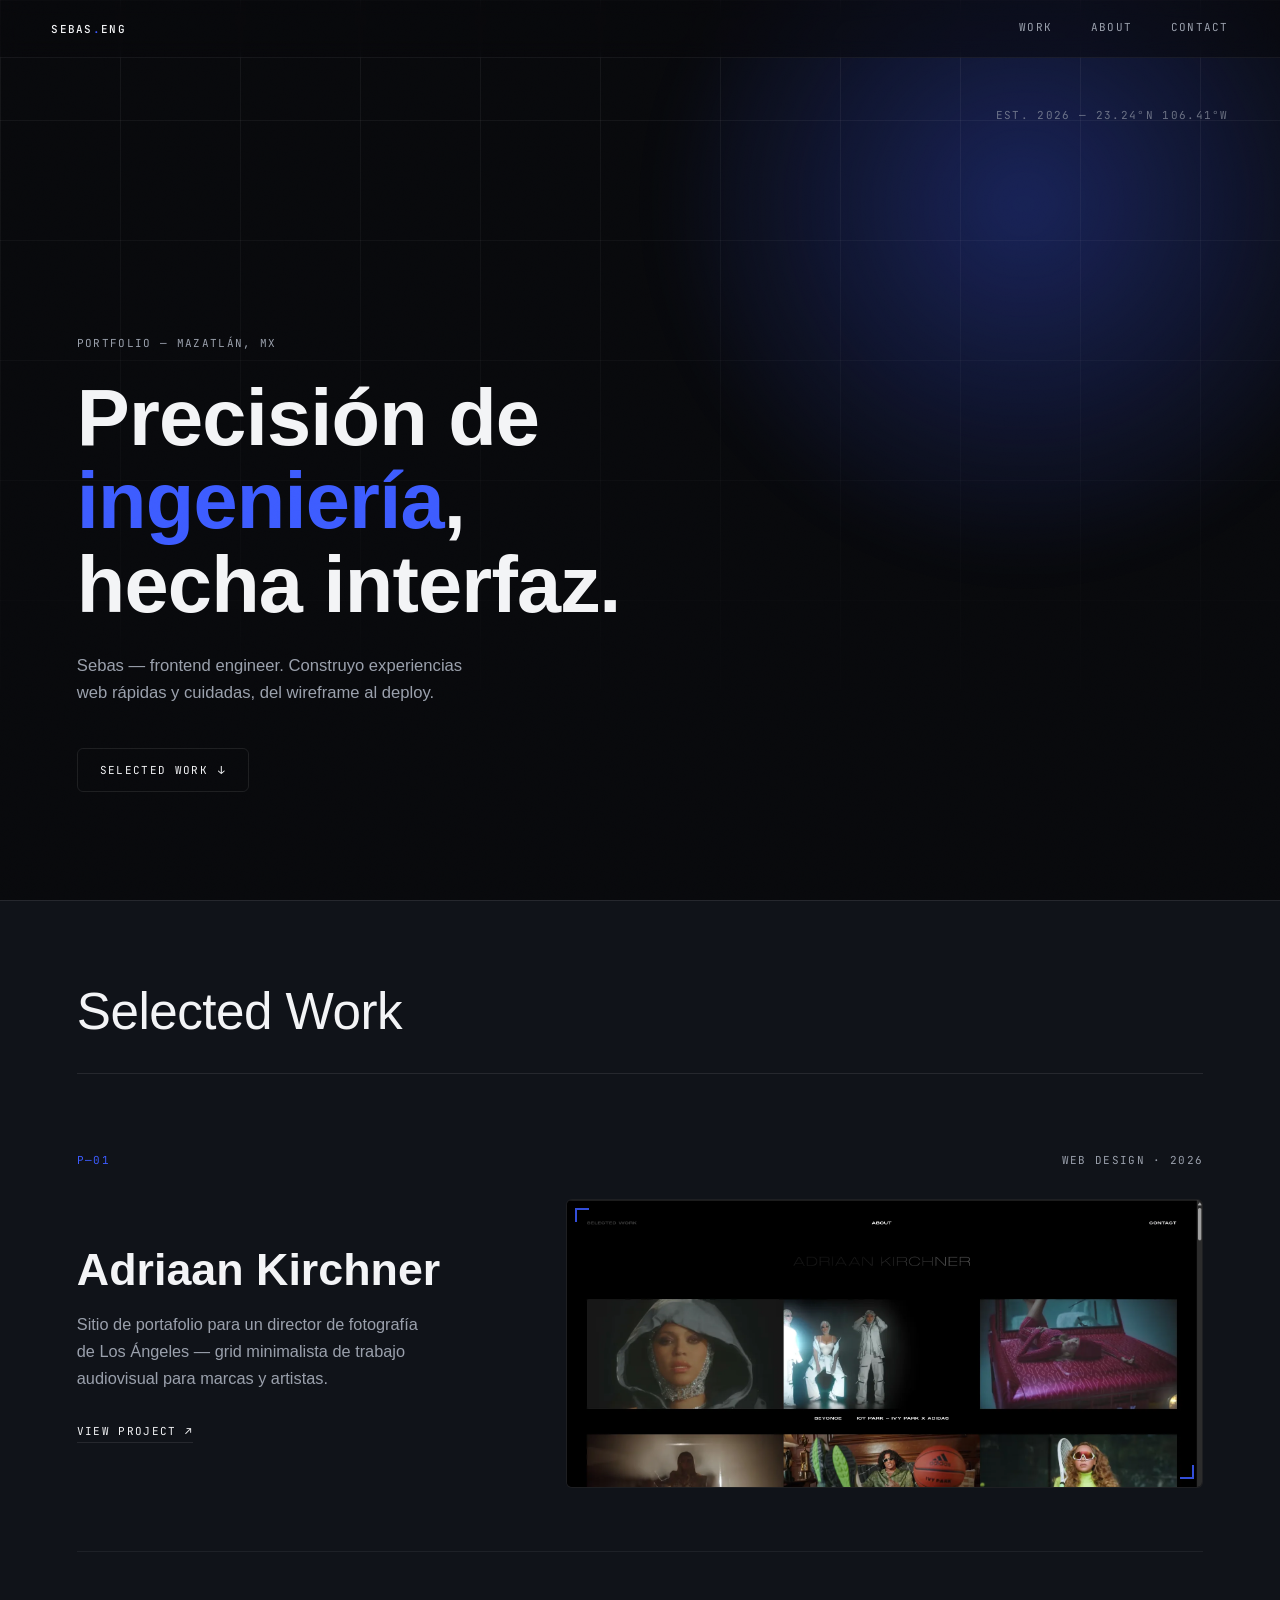
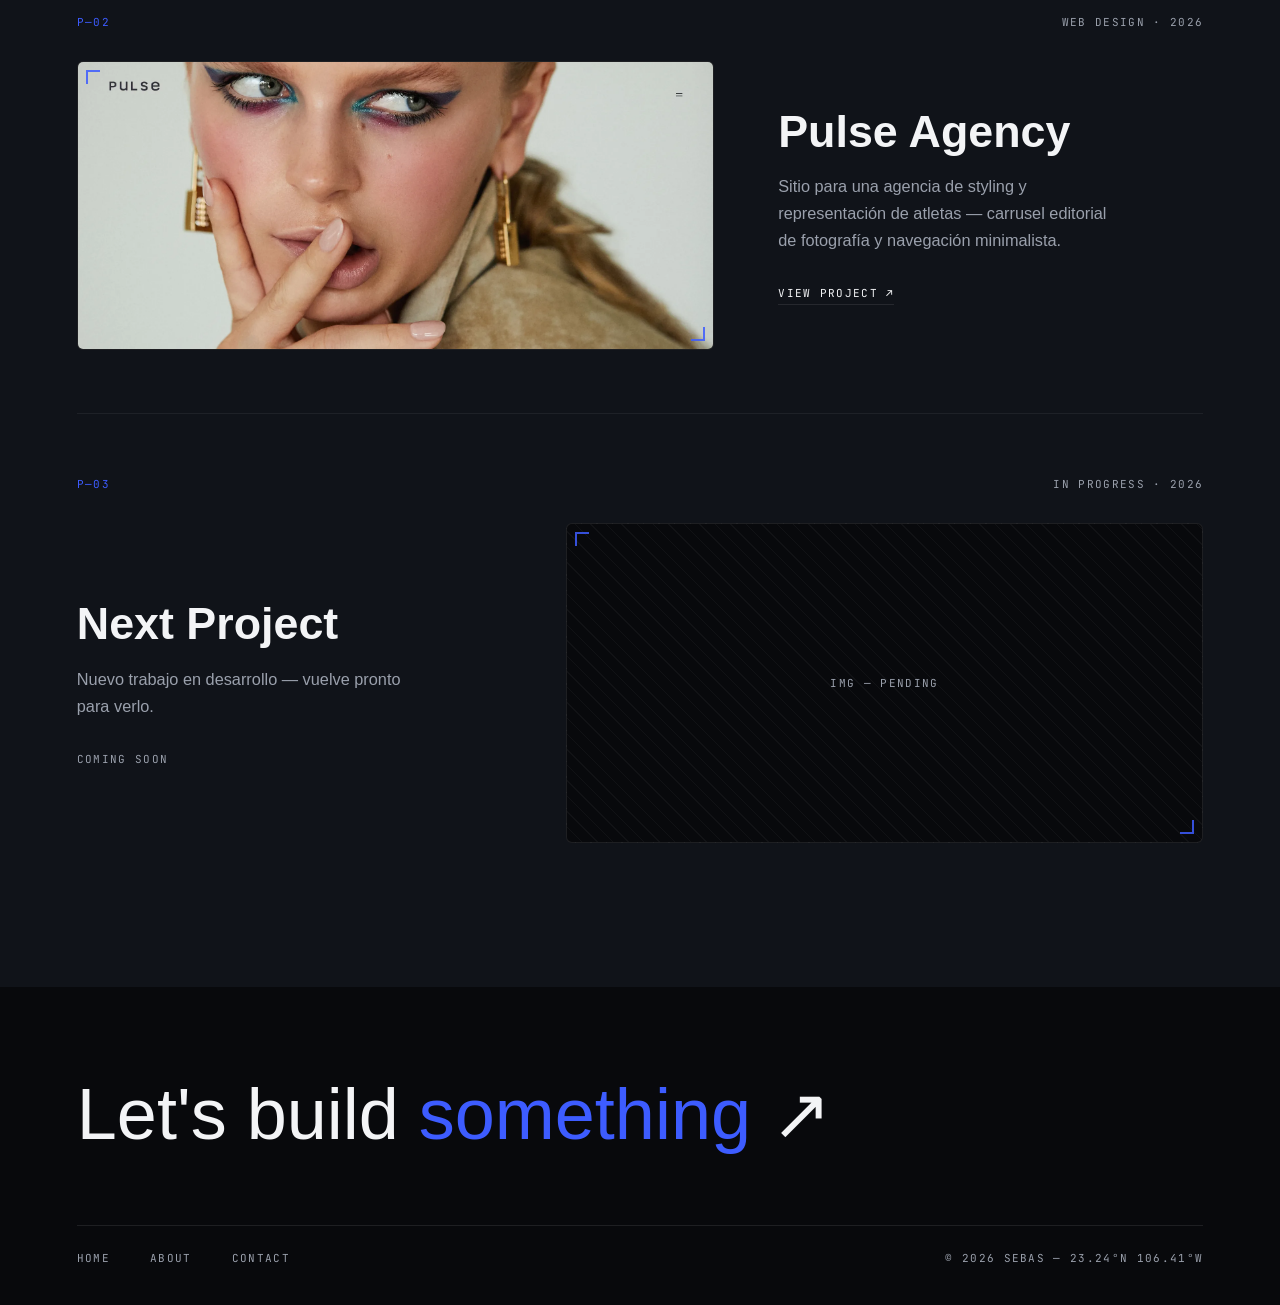
==== commit dc757f8b: "Rediseño premium oscuro cinemático del portafolio Tema oscuro consistente en toda la pagina (elimina" ====
--- a/index.html
+++ b/index.html
@@ -16,11 +16,13 @@
 
 <body>
 
+  <div class="noise" aria-hidden="true"></div>
+
   <!-- NAVBAR -->
   <nav class="navbar">
     <a href="index.html" class="nav-logo mono">SEBAS<span class="accent">.</span>ENG</a>
     <div class="nav-links">
-      <a href="index.html" class="nav-link mono">Selected Work</a>
+      <a href="#work" class="nav-link mono">Work</a>
       <a href="/html/AcercaDe.html" class="nav-link mono">About</a>
       <a href="/html/Contacto.html" class="nav-link mono">Contact</a>
     </div>
@@ -28,54 +30,35 @@
 
   <main class="main-content">
 
-    <!-- HERO (fixed, con retícula técnica) -->
+    <!-- HERO (fixed, composición asimétrica tipo cartel) -->
     <section class="hero">
+      <div class="hero-glow" aria-hidden="true"></div>
       <div class="hero-grid" aria-hidden="true"></div>
 
-      <!-- Crosshairs decorativos -->
-      <span class="crosshair ch-tl" aria-hidden="true">+</span>
-      <span class="crosshair ch-tr" aria-hidden="true">+</span>
-      <span class="crosshair ch-bl" aria-hidden="true">+</span>
+      <div class="hero-sign mono" aria-hidden="true">EST. 2026 — 23.24°N 106.41°W</div>
 
       <div class="hero-inner">
-        <p class="hero-eyebrow mono reveal">PORTFOLIO — 2026 · MAZATLÁN, MX</p>
-        <h1 class="hero-title">
-          <span class="line reveal d1">SEBAS</span>
-          <span class="line outline reveal d2">ENGINEER</span>
+        <p class="hero-eyebrow mono reveal">PORTFOLIO — MAZATLÁN, MX</p>
+        <h1 class="hero-title reveal d1">
+          Precisión de <span class="accent">ingeniería</span>,<br>hecha interfaz.
         </h1>
-        <p class="hero-sub reveal d3">
-          Diseño y construyo experiencias web con precisión de ingeniería
-          y atención obsesiva al detalle.
+        <p class="hero-sub reveal d2">
+          Sebas — frontend engineer. Construyo experiencias web rápidas
+          y cuidadas, del wireframe al deploy.
         </p>
+        <a href="#work" class="hero-cta mono reveal d3">
+          Selected Work <span class="arrow">↓</span>
+        </a>
       </div>
-
-      <!-- Title block: firma visual estilo plano técnico -->
-      <div class="title-block mono reveal d3" aria-hidden="true">
-        <div class="tb-row"><span>PROJECT</span><span>PERSONAL PORTFOLIO</span></div>
-        <div class="tb-row"><span>ENG.</span><span>SEBAS</span></div>
-        <div class="tb-row"><span>REV.</span><span>2.0 — 2026.07</span></div>
-        <div class="tb-row"><span>SCALE</span><span>1 : 1</span></div>
-        <div class="tb-row"><span>SHEET</span><span>01 / 01</span></div>
-      </div>
-
-      <!-- Indicador de scroll -->
-      <div class="scroll-hint mono" aria-hidden="true">
-        <span>SCROLL</span>
-        <div class="scroll-line"></div>
-      </div>
-
-      <!-- Coordenadas del cursor -->
-      <div class="coords mono" id="coords" aria-hidden="true">X:0000 Y:0000</div>
     </section>
 
     <!-- Spacer: los proyectos entran deslizándose sobre el hero -->
     <div class="hero-spacer"></div>
 
-    <!-- PROYECTOS (papel de dibujo claro) -->
-    <section class="section-work">
+    <!-- PROYECTOS -->
+    <section class="section-work" id="work">
       <header class="work-header">
         <h2 class="work-title">Selected Work</h2>
-        <span class="work-count mono">/// 03 PROJECTS</span>
       </header>
 
       <ul class="project-list">
@@ -88,16 +71,17 @@
           </div>
           <div class="project-body">
             <div class="project-info">
-              <h3 class="project-title">Adriaan Kircher</h3>
+              <h3 class="project-title">Adriaan Kirchner</h3>
               <p class="project-description">
-                Short description of the project goes here.
+                Sitio de portafolio para un director de fotografía de Los Ángeles
+                — grid minimalista de trabajo audiovisual para marcas y artistas.
               </p>
               <a href="https://www.adriaankirchner.com/" class="project-link mono" target="_blank" rel="noopener">
                 VIEW PROJECT <span class="arrow">↗</span>
               </a>
             </div>
             <figure class="project-frame">
-              <img src="img/adriaan-kircher.png" alt="Sitio web de Adriaan Kircher">
+              <img src="img/adriaan-kircher.webp" alt="Sitio web de Adriaan Kirchner" loading="lazy" width="1917" height="867">
             </figure>
           </div>
         </li>
@@ -112,14 +96,15 @@
             <div class="project-info">
               <h3 class="project-title">Pulse Agency</h3>
               <p class="project-description">
-                Another short description of the project.
+                Sitio para una agencia de styling y representación de atletas
+                — carrusel editorial de fotografía y navegación minimalista.
               </p>
               <a href="https://pulse-agency-staging.webflow.io/" class="project-link mono" target="_blank" rel="noopener">
                 VIEW PROJECT <span class="arrow">↗</span>
               </a>
             </div>
             <figure class="project-frame">
-              <img src="img/pulse-agency.png" alt="Sitio web de Pulse Agency">
+              <img src="img/pulse-agency.webp" alt="Sitio web de Pulse Agency" loading="lazy" width="1917" height="865">
             </figure>
           </div>
         </li>
@@ -132,13 +117,11 @@
           </div>
           <div class="project-body">
             <div class="project-info">
-              <h3 class="project-title">Third Project</h3>
+              <h3 class="project-title">Next Project</h3>
               <p class="project-description">
-                Description for the third listed project.
+                Nuevo trabajo en desarrollo — vuelve pronto para verlo.
               </p>
-              <a href="#" class="project-link mono">
-                VIEW PROJECT <span class="arrow">↗</span>
-              </a>
+              <span class="project-status mono">COMING SOON</span>
             </div>
             <!-- Cuando tengas la imagen: pon el src y quita la clase "empty" -->
             <figure class="project-frame empty">
--- a/css/style.css
+++ b/css/style.css
@@ -1,17 +1,19 @@
 /* ════════════════════════════════════════════════════════════════
    SEBAS.ENG — Portafolio
-   Concepto: plano de ingeniería / drafting paper
+   Concepto: precisión de ingeniería, ejecutada en tono premium/cinemático
    Tipos: Clash Display (títulos) · Satoshi (texto) · JetBrains Mono (etiquetas)
    ════════════════════════════════════════════════════════════════ */
 
 :root {
-  --ink:        #0B0D0F;   /* fondo hero / footer */
-  --paper:      #EDEFF1;   /* fondo sección de proyectos */
-  --line-dark:  rgba(255, 255, 255, 0.07);
-  --line-light: rgba(11, 13, 15, 0.10);
-  --steel:      #8A939E;   /* texto secundario */
-  --cobalt:     #2B4BFF;   /* acento */
-  --white:      #F4F6F8;
+  --bg:         #08090C;   /* fondo base, negro frío */
+  --bg-raised:  #101319;   /* tinte de sección work, misma familia oscura */
+  --line:       rgba(255, 255, 255, 0.09);
+  --line-soft:  rgba(255, 255, 255, 0.06);
+  --steel:      #9AA0AC;   /* texto secundario */
+  --accent:     #3D5CFF;   /* acento único: azul eléctrico */
+  --accent-soft: rgba(61, 92, 255, 0.32);
+  --white:      #F3F4F6;
+  --radius:     6px;
 
   --font-display: "Clash Display", "Arial Narrow", sans-serif;
   --font-body:    "Satoshi", "Helvetica Neue", Arial, sans-serif;
@@ -35,7 +37,7 @@
 
 body {
   font-family: var(--font-body);
-  background-color: var(--ink);
+  background-color: var(--bg);
   color: var(--white);
   display: flex;
   flex-direction: column;
@@ -51,7 +53,18 @@
   text-transform: uppercase;
 }
 
-.accent { color: var(--cobalt); }
+.accent { color: var(--accent); }
+
+/* Grano fílmico sutil sobre toda la página */
+.noise {
+  position: fixed;
+  inset: 0;
+  z-index: 999;
+  pointer-events: none;
+  opacity: 0.035;
+  mix-blend-mode: overlay;
+  background-image: url("data:image/svg+xml;utf8,<svg xmlns='http://www.w3.org/2000/svg' width='180' height='180'><filter id='n'><feTurbulence type='fractalNoise' baseFrequency='0.85' numOctaves='2' stitchTiles='stitch'/></filter><rect width='100%25' height='100%25' filter='url(%23n)'/></svg>");
+}
 
 /* ─── NAVBAR ────────────────────────────────────────────────────── */
 .navbar {
@@ -63,15 +76,14 @@
   display: flex;
   justify-content: space-between;
   align-items: center;
-  padding: 22px clamp(1.5rem, 4vw, 4rem);
-  /* difference: se invierte solo sobre fondo claro */
-  mix-blend-mode: difference;
-  color: #fff;
-}
-
-.nav-logo {
-  font-weight: 500;
-}
+  padding: 20px clamp(1.5rem, 4vw, 4rem);
+  background: rgba(8, 9, 12, 0.55);
+  backdrop-filter: blur(10px);
+  -webkit-backdrop-filter: blur(10px);
+  border-bottom: 1px solid var(--line-soft);
+}
+
+.nav-logo { font-weight: 500; color: var(--white); }
 
 .nav-links {
   display: flex;
@@ -81,8 +93,8 @@
 .nav-link {
   position: relative;
   padding-bottom: 3px;
-  opacity: 0.7;
-  transition: opacity 0.25s ease;
+  color: var(--steel);
+  transition: color 0.25s ease;
 }
 
 .nav-link::after {
@@ -92,13 +104,13 @@
   bottom: 0;
   width: 100%;
   height: 1px;
-  background: currentColor;
+  background: var(--accent);
   transform: scaleX(0);
   transform-origin: right;
   transition: transform 0.3s ease;
 }
 
-.nav-link:hover { opacity: 1; }
+.nav-link:hover { color: var(--white); }
 .nav-link:hover::after {
   transform: scaleX(1);
   transform-origin: left;
@@ -106,7 +118,7 @@
 
 .nav-link:focus-visible,
 a:focus-visible {
-  outline: 2px solid var(--cobalt);
+  outline: 2px solid var(--accent);
   outline-offset: 3px;
 }
 
@@ -114,160 +126,114 @@
 .hero {
   position: fixed;
   inset: 0;
-  min-height: 100vh;
-  display: flex;
-  justify-content: center;
-  align-items: center;
+  min-height: 100dvh;
+  display: flex;
+  align-items: flex-end;
   z-index: 1;
   overflow: hidden;
-}
-
-/* Retícula técnica: grid fino + grid mayor */
+  background: var(--bg);
+}
+
+/* Resplandor de acento, ambiental, no repetitivo ni saturado */
+.hero-glow {
+  position: absolute;
+  top: -20%;
+  right: -10%;
+  width: min(60vw, 900px);
+  height: min(60vw, 900px);
+  background: radial-gradient(circle, var(--accent-soft) 0%, transparent 68%);
+  filter: blur(20px);
+  pointer-events: none;
+  animation: glow-drift 16s ease-in-out infinite alternate;
+}
+
+@keyframes glow-drift {
+  from { transform: translate(0, 0) scale(1); }
+  to   { transform: translate(-4%, 5%) scale(1.08); }
+}
+
+/* Retícula técnica, muy tenue: textura, no protagonista */
 .hero-grid {
   position: absolute;
   inset: 0;
   background-image:
-    linear-gradient(var(--line-dark) 1px, transparent 1px),
-    linear-gradient(90deg, var(--line-dark) 1px, transparent 1px),
-    linear-gradient(rgba(255,255,255,0.03) 1px, transparent 1px),
-    linear-gradient(90deg, rgba(255,255,255,0.03) 1px, transparent 1px);
-  background-size:
-    120px 120px,
-    120px 120px,
-    24px 24px,
-    24px 24px;
+    linear-gradient(var(--line-soft) 1px, transparent 1px),
+    linear-gradient(90deg, var(--line-soft) 1px, transparent 1px);
+  background-size: 120px 120px;
+  mask-image: linear-gradient(to bottom, black, transparent 85%);
   pointer-events: none;
 }
-
-.crosshair {
-  position: absolute;
-  font-family: var(--font-mono);
-  font-size: 18px;
-  color: var(--steel);
-  opacity: 0.6;
-  pointer-events: none;
-}
-
-.ch-tl { top: 108px; left: 108px; }
-.ch-tr { top: 108px; right: 108px; }
-.ch-bl { bottom: 108px; left: 108px; }
 
 .hero-inner {
   position: relative;
   width: 100%;
-  padding: 0 clamp(1.5rem, 6vw, 7rem);
+  max-width: 900px;
+  padding: 0 clamp(1.5rem, 6vw, 7rem) clamp(4.5rem, 12vh, 8rem);
 }
 
 .hero-eyebrow {
   color: var(--steel);
-  margin-bottom: 2.2rem;
+  margin-bottom: 1.6rem;
 }
 
 .hero-title {
   font-family: var(--font-display);
   font-weight: 600;
-  font-size: clamp(4rem, 15.5vw, 12.5rem);
-  line-height: 0.92;
-  letter-spacing: -0.02em;
-  text-transform: uppercase;
-}
-
-.hero-title .line { display: block; }
-
-/* Segunda línea solo contorno: el gesto tipográfico del hero */
-.hero-title .outline {
-  color: transparent;
-  -webkit-text-stroke: 1.5px var(--steel);
+  font-size: clamp(2.75rem, 6.2vw, 5.5rem);
+  line-height: 1.05;
+  letter-spacing: -0.01em;
 }
 
 .hero-sub {
-  max-width: 34ch;
-  margin-top: 2.4rem;
-  font-size: clamp(1rem, 1.4vw, 1.15rem);
+  max-width: 42ch;
+  margin-top: 1.6rem;
+  font-size: clamp(1rem, 1.3vw, 1.15rem);
   line-height: 1.65;
   color: var(--steel);
 }
 
-/* Title block — firma visual (cuadro de datos de plano técnico) */
-.title-block {
+.hero-cta {
+  display: inline-flex;
+  align-items: center;
+  gap: 10px;
+  margin-top: 2.6rem;
+  padding: 14px 22px;
+  border: 1px solid var(--line);
+  border-radius: var(--radius);
+  color: var(--white);
+  transition: border-color 0.25s ease, background-color 0.25s ease, transform 0.25s ease;
+}
+
+.hero-cta .arrow {
+  display: inline-block;
+  transition: transform 0.25s ease;
+}
+
+.hero-cta:hover {
+  border-color: var(--accent);
+  background: rgba(61, 92, 255, 0.08);
+}
+
+.hero-cta:hover .arrow { transform: translateY(3px); }
+
+/* Firma discreta, esquina superior derecha */
+.hero-sign {
   position: absolute;
+  top: clamp(84px, 12vh, 108px);
   right: clamp(1.5rem, 4vw, 4rem);
-  bottom: clamp(1.5rem, 5vh, 3.5rem);
-  min-width: 250px;
-  border: 1px solid rgba(255, 255, 255, 0.18);
-  background: rgba(11, 13, 15, 0.6);
-  backdrop-filter: blur(4px);
-  color: var(--steel);
-}
-
-.tb-row {
-  display: flex;
-  justify-content: space-between;
-  gap: 24px;
-  padding: 7px 12px;
-  border-bottom: 1px solid rgba(255, 255, 255, 0.1);
-}
-
-.tb-row:last-child { border-bottom: none; }
-.tb-row span:last-child { color: var(--white); }
-
-/* Indicador de scroll */
-.scroll-hint {
-  position: absolute;
-  left: clamp(1.5rem, 4vw, 4rem);
-  bottom: clamp(1.5rem, 5vh, 3.5rem);
-  display: flex;
-  flex-direction: column;
-  align-items: center;
-  gap: 10px;
-  color: var(--steel);
-}
-
-.scroll-line {
-  width: 1px;
-  height: 48px;
-  background: var(--steel);
-  overflow: hidden;
-  position: relative;
-}
-
-.scroll-line::after {
-  content: "";
-  position: absolute;
-  top: -100%;
-  left: 0;
-  width: 100%;
-  height: 100%;
-  background: var(--white);
-  animation: scroll-drop 1.8s ease-in-out infinite;
-}
-
-@keyframes scroll-drop {
-  0%   { top: -100%; }
-  60%  { top: 100%; }
-  100% { top: 100%; }
-}
-
-/* Coordenadas del cursor */
-.coords {
-  position: absolute;
-  top: 50%;
-  right: clamp(1.5rem, 4vw, 4rem);
-  transform: rotate(90deg) translateX(50%);
-  transform-origin: right center;
-  color: var(--steel);
-  opacity: 0.7;
+  color: var(--steel);
+  opacity: 0.65;
 }
 
 /* Animación de entrada del hero */
 .reveal {
   opacity: 0;
-  transform: translateY(26px);
+  transform: translateY(22px);
   animation: reveal-up 0.9s cubic-bezier(0.22, 1, 0.36, 1) forwards;
 }
 
 .d1 { animation-delay: 0.12s; }
-.d2 { animation-delay: 0.24s; }
+.d2 { animation-delay: 0.26s; }
 .d3 { animation-delay: 0.4s; }
 
 @keyframes reveal-up {
@@ -276,44 +242,32 @@
 
 /* ─── HERO SPACER ───────────────────────────────────────────────── */
 .hero-spacer {
-  height: 100vh;
+  height: 100dvh;
   flex-shrink: 0;
 }
 
-/* ─── SECCIÓN DE PROYECTOS (drafting paper) ─────────────────────── */
+/* ─── SECCIÓN DE PROYECTOS ──────────────────────────────────────── */
 .section-work {
   position: relative;
   z-index: 10;
-  background-color: var(--paper);
-  background-image:
-    linear-gradient(var(--line-light) 1px, transparent 1px),
-    linear-gradient(90deg, var(--line-light) 1px, transparent 1px);
-  background-size: 120px 120px;
-  color: var(--ink);
+  background-color: var(--bg-raised);
+  color: var(--white);
   padding: clamp(4rem, 9vh, 7rem) clamp(1.5rem, 6vw, 7rem);
-  border-top: 1px solid var(--ink);
+  border-top: 1px solid var(--line);
 }
 
 .work-header {
-  display: flex;
-  justify-content: space-between;
-  align-items: baseline;
-  flex-wrap: wrap;
-  gap: 1rem;
   padding-bottom: 2rem;
-  border-bottom: 1px solid var(--ink);
+  border-bottom: 1px solid var(--line);
   margin-bottom: 1rem;
 }
 
 .work-title {
   font-family: var(--font-display);
   font-weight: 500;
-  font-size: clamp(2rem, 4.5vw, 3.4rem);
-  text-transform: uppercase;
+  font-size: clamp(2rem, 4.5vw, 3.2rem);
   letter-spacing: -0.01em;
 }
-
-.work-count { color: var(--cobalt); }
 
 /* ─── PROYECTO ──────────────────────────────────────────────────── */
 .project-list {
@@ -322,7 +276,7 @@
 
 .project {
   padding: clamp(3rem, 7vh, 5.5rem) 0;
-  border-bottom: 1px solid rgba(11, 13, 15, 0.25);
+  border-bottom: 1px solid var(--line-soft);
 }
 
 .project:last-child { border-bottom: none; }
@@ -330,11 +284,11 @@
 .project-meta {
   display: flex;
   justify-content: space-between;
-  color: rgba(11, 13, 15, 0.55);
+  color: var(--steel);
   margin-bottom: 2rem;
 }
 
-.p-index { color: var(--cobalt); }
+.p-index { color: var(--accent); }
 
 .project-body {
   display: grid;
@@ -353,15 +307,15 @@
 .project-title {
   font-family: var(--font-display);
   font-weight: 600;
-  font-size: clamp(2rem, 4vw, 3.2rem);
-  line-height: 1.05;
+  font-size: clamp(1.9rem, 3.6vw, 2.8rem);
+  line-height: 1.1;
   margin-bottom: 1.1rem;
 }
 
 .project-description {
-  font-size: 1.05rem;
+  font-size: 1.02rem;
   line-height: 1.65;
-  color: rgba(11, 13, 15, 0.65);
+  color: var(--steel);
   max-width: 38ch;
   margin-bottom: 1.8rem;
 }
@@ -370,8 +324,8 @@
   display: inline-flex;
   align-items: center;
   gap: 8px;
-  color: var(--ink);
-  border-bottom: 1px solid var(--ink);
+  color: var(--white);
+  border-bottom: 1px solid var(--line);
   padding-bottom: 4px;
   transition: color 0.25s ease, border-color 0.25s ease;
 }
@@ -382,72 +336,87 @@
 }
 
 .project-link:hover {
-  color: var(--cobalt);
-  border-color: var(--cobalt);
+  color: var(--accent);
+  border-color: var(--accent);
 }
 
 .project-link:hover .arrow {
   transform: translate(3px, -3px);
 }
 
-/* Marco de imagen: la imagen se ve COMPLETA (height auto) */
+.project-status {
+  display: inline-flex;
+  align-items: center;
+  gap: 8px;
+  color: var(--steel);
+}
+
+/* Marco de imagen */
 .project-frame {
   position: relative;
-  border: 1px solid var(--ink);
-  background: var(--white);
-  padding: 10px;
+  border: 1px solid var(--line);
+  border-radius: var(--radius);
+  background: var(--bg);
+  overflow: hidden;
+  transition: border-color 0.3s ease, transform 0.4s cubic-bezier(0.22, 1, 0.36, 1);
 }
 
 .project-frame img {
   display: block;
   width: 100%;
-  height: auto;            /* imagen completa, sin recorte */
-  transition: transform 0.5s cubic-bezier(0.22, 1, 0.36, 1);
+  height: auto;
+  transition: transform 0.6s cubic-bezier(0.22, 1, 0.36, 1);
+}
+
+.project-frame:hover {
+  border-color: var(--accent);
 }
 
 .project-frame:hover img {
-  transform: scale(1.015);
-}
-
-/* Ticks de esquina, como marcas de registro de un plano */
+  transform: scale(1.02);
+}
+
+/* Marcas de registro, esquina superior/inferior — guiño técnico sutil */
 .project-frame::before,
 .project-frame::after {
   content: "";
   position: absolute;
   width: 14px;
   height: 14px;
-  border-color: var(--cobalt);
+  border-color: var(--accent);
   border-style: solid;
+  opacity: 0.85;
+  pointer-events: none;
 }
 
 .project-frame::before {
-  top: -1px;
-  left: -1px;
+  top: 8px;
+  left: 8px;
   border-width: 2px 0 0 2px;
 }
 
 .project-frame::after {
-  bottom: -1px;
-  right: -1px;
+  bottom: 8px;
+  right: 8px;
   border-width: 0 2px 2px 0;
 }
 
-/* Placeholder proyecto sin imagen */
+/* Placeholder proyecto sin imagen: estado "en progreso" honesto */
 .project-frame.empty {
   display: flex;
   justify-content: center;
   align-items: center;
   min-height: 320px;
-  color: rgba(11, 13, 15, 0.4);
+  color: var(--steel);
   background:
     repeating-linear-gradient(
       45deg,
       transparent,
       transparent 10px,
-      rgba(11, 13, 15, 0.05) 10px,
-      rgba(11, 13, 15, 0.05) 11px
+      rgba(255, 255, 255, 0.035) 10px,
+      rgba(255, 255, 255, 0.035) 11px
     ),
-    var(--white);
+    var(--bg);
 }
 
 /* Revelado al hacer scroll */
@@ -466,7 +435,7 @@
 .footer {
   position: relative;
   z-index: 10;
-  background: var(--ink);
+  background: var(--bg);
   padding: clamp(4rem, 10vh, 7rem) clamp(1.5rem, 6vw, 7rem) 2.5rem;
 }
 
@@ -486,7 +455,7 @@
   transition: transform 0.25s ease;
 }
 
-.footer-cta:hover { color: var(--cobalt); }
+.footer-cta:hover { color: var(--accent); }
 .footer-cta:hover .arrow { transform: translate(6px, -6px); }
 
 .footer-bottom {
@@ -495,7 +464,7 @@
   gap: 1.5rem 2.5rem;
   align-items: center;
   padding-top: 1.6rem;
-  border-top: 1px solid rgba(255, 255, 255, 0.12);
+  border-top: 1px solid var(--line);
   color: var(--steel);
 }
 
@@ -519,41 +488,42 @@
     transition: none;
   }
 
-  .scroll-line::after { animation: none; }
+  .hero-glow { animation: none; }
 }
 
 /* ─── RESPONSIVE ────────────────────────────────────────────────── */
 @media screen and (max-width: 900px) {
+
+  .hero { align-items: center; }
 
   .project-body,
   .project-body.reversed {
     grid-template-columns: 1fr;
   }
 
-  /* Imagen primero, texto después */
   .project-frame,
   .project-body.reversed .project-frame { order: 1; }
   .project-info,
   .project-body.reversed .project-info { order: 2; }
 
-  .title-block { display: none; }
-  .coords { display: none; }
-  .crosshair { display: none; }
+  .hero-sign { display: none; }
 }
 
 @media screen and (max-width: 560px) {
 
   .navbar {
-    padding: 18px 1.2rem;
+    padding: 16px 1.2rem;
   }
 
   .nav-links { gap: 1rem; }
 
-  .hero-title { font-size: clamp(3rem, 18vw, 5rem); }
-
-  .hero-sub { margin-top: 1.6rem; }
-
-  .scroll-hint { display: none; }
+  .hero-inner { padding-bottom: 3rem; }
+
+  .hero-title { font-size: clamp(2.4rem, 10vw, 3.5rem); }
+
+  .hero-sub { margin-top: 1.4rem; }
+
+  .hero-cta { margin-top: 2rem; }
 
   .section-work { padding-left: 1.2rem; padding-right: 1.2rem; }
 
@@ -568,4 +538,4 @@
     margin-left: 0;
     width: 100%;
   }
-}+}
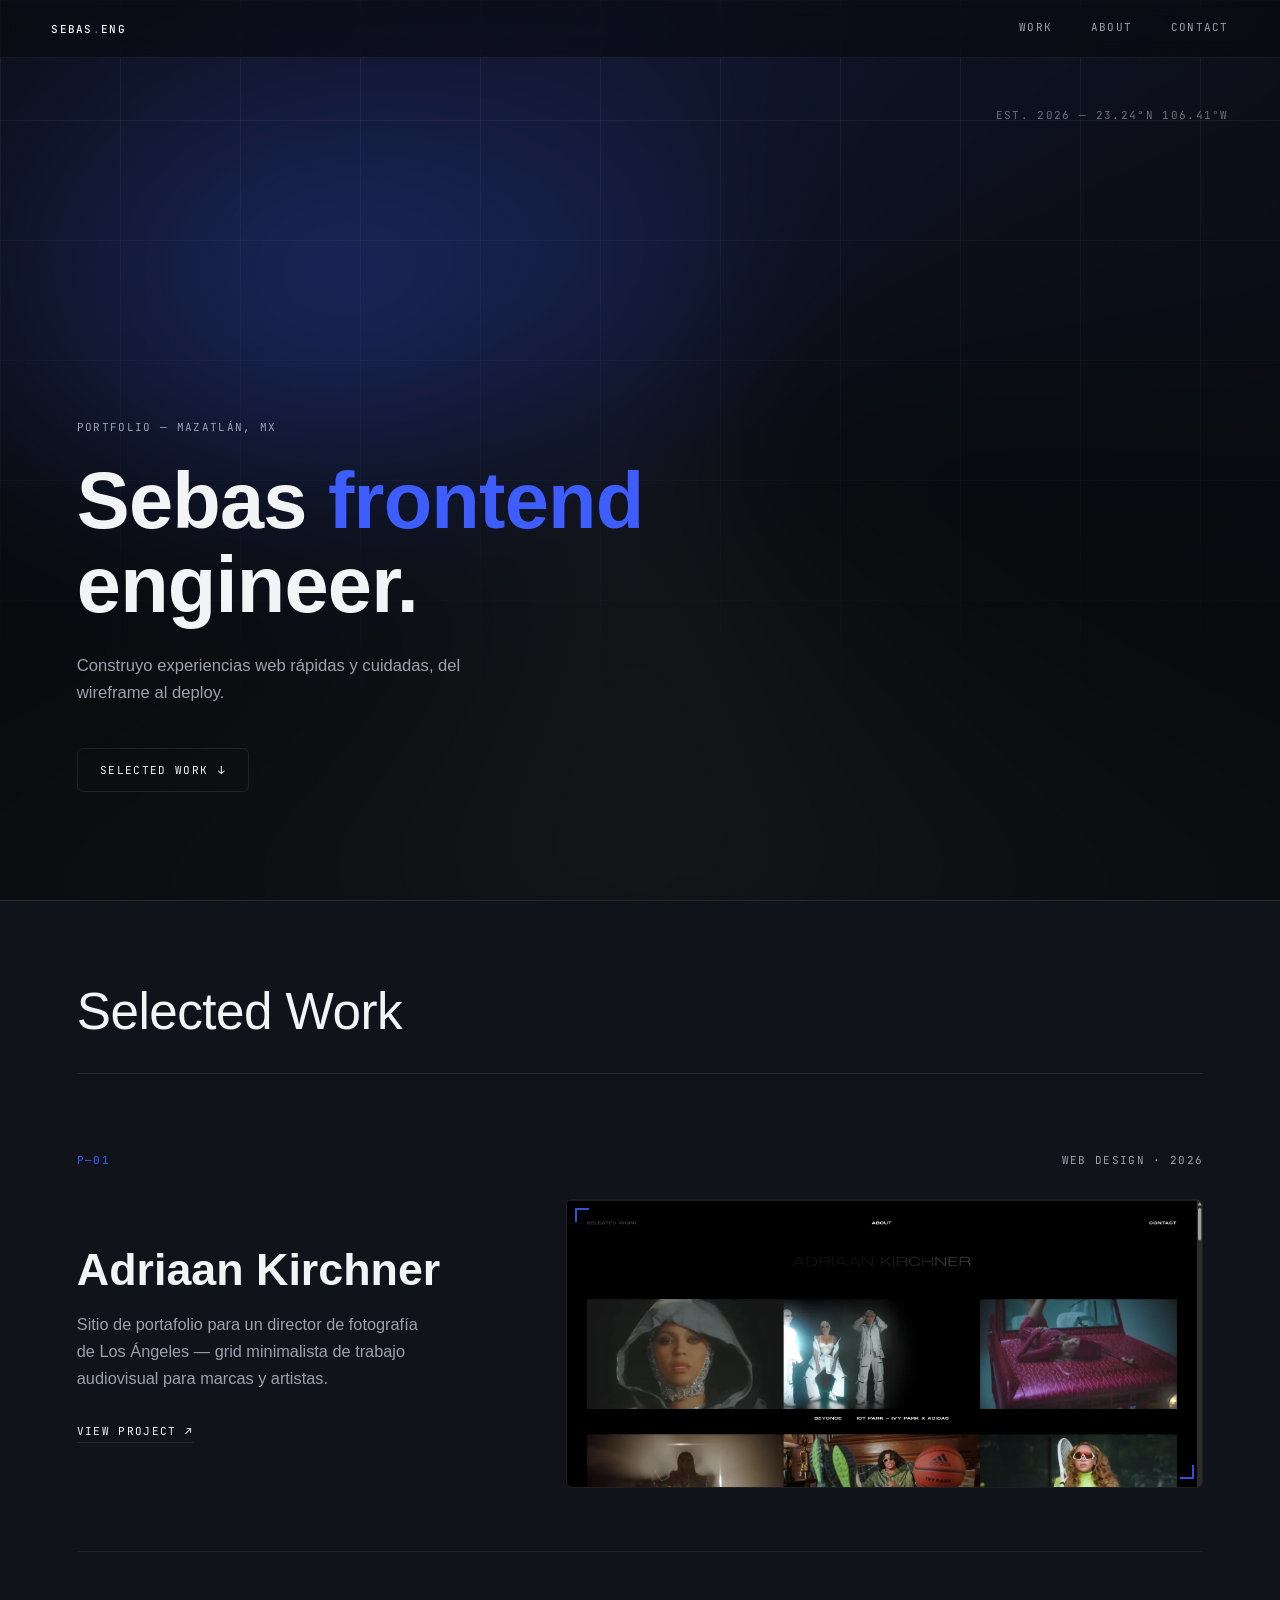
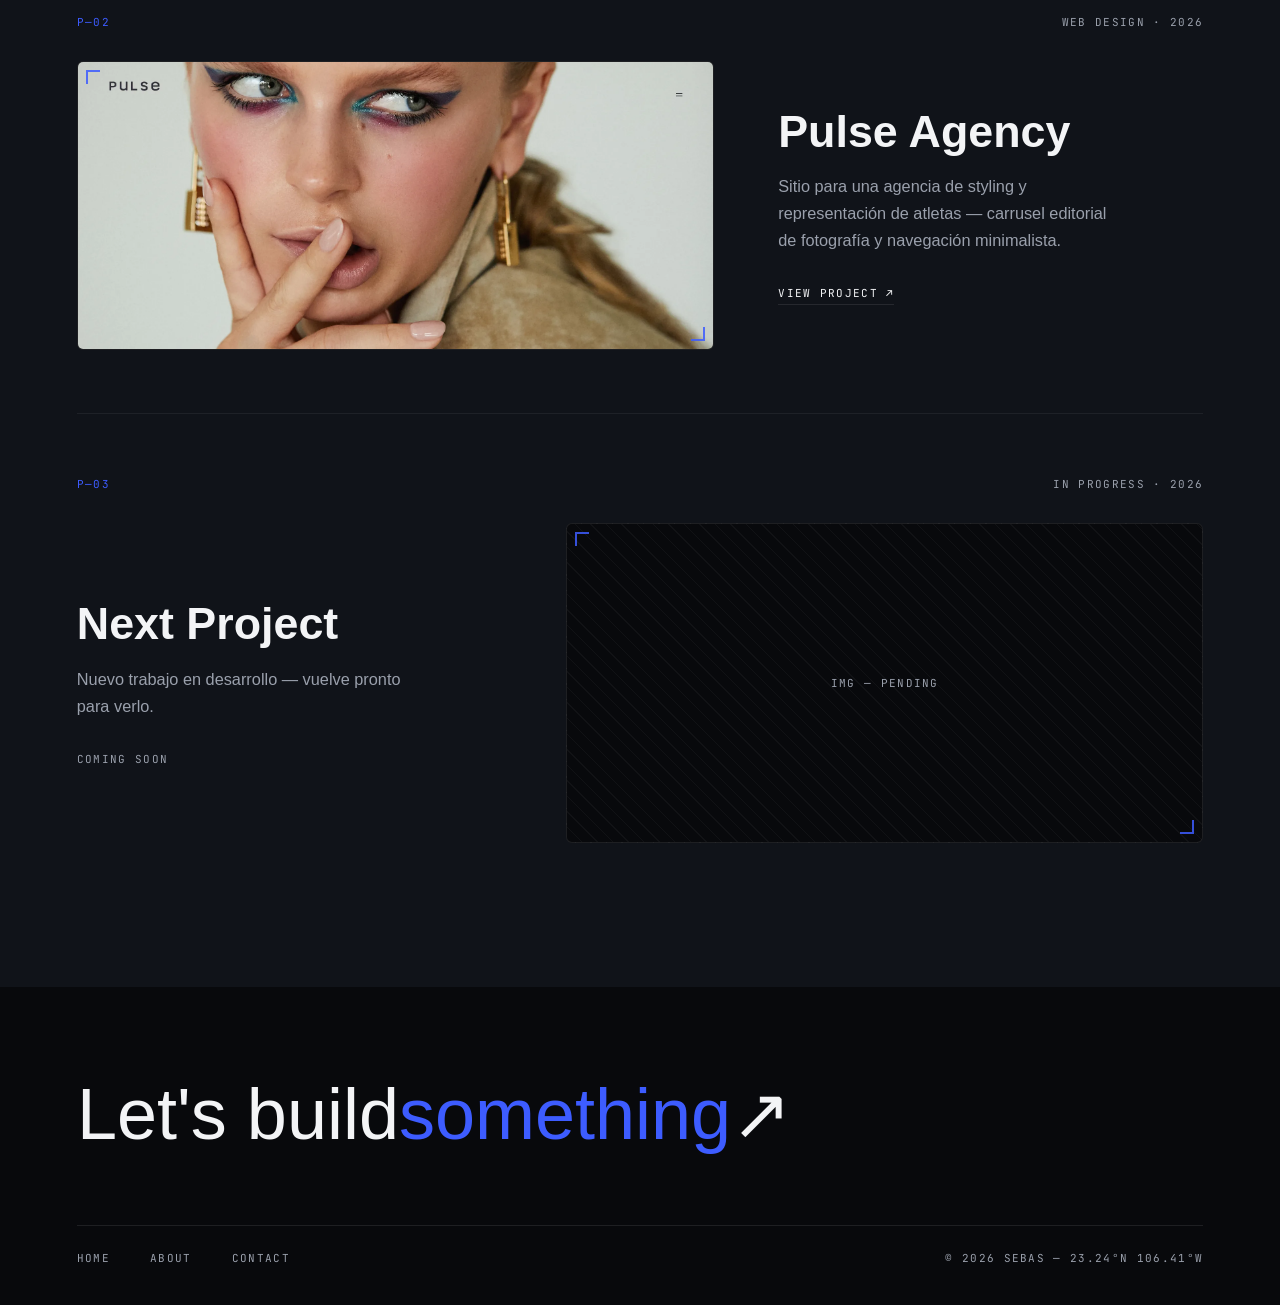
==== commit 9cb4abc3: "se modifico el diseño" ====
--- a/index.html
+++ b/index.html
@@ -11,12 +11,18 @@
   <link href="https://api.fontshare.com/v2/css?f[]=clash-display@600,500&f[]=satoshi@400,500&display=swap" rel="stylesheet">
   <link href="https://fonts.googleapis.com/css2?family=JetBrains+Mono:wght@400;500&display=swap" rel="stylesheet">
 
-  <link rel="stylesheet" href="css/style.css">
+  <link rel="stylesheet" href="css/style.css?v=20260817">
 </head>
 
 <body>
 
   <div class="noise" aria-hidden="true"></div>
+
+  <!-- Cursor personalizado (desktop) -->
+  <div class="cursor" data-cursor-root aria-hidden="true">
+    <span class="cursor-dot"></span>
+    <span class="cursor-ring"></span>
+  </div>
 
   <!-- NAVBAR -->
   <nav class="navbar">
@@ -39,14 +45,14 @@
 
       <div class="hero-inner">
         <p class="hero-eyebrow mono reveal">PORTFOLIO — MAZATLÁN, MX</p>
-        <h1 class="hero-title reveal d1">
-          Precisión de <span class="accent">ingeniería</span>,<br>hecha interfaz.
+        <h1 class="hero-title reveal d1" data-split="words">
+          Sebas <span class="accent">frontend</span> engineer.
         </h1>
         <p class="hero-sub reveal d2">
-          Sebas — frontend engineer. Construyo experiencias web rápidas
+          Construyo experiencias web rápidas
           y cuidadas, del wireframe al deploy.
         </p>
-        <a href="#work" class="hero-cta mono reveal d3">
+        <a href="#work" class="hero-cta mono reveal d3" data-magnetic data-magnetic-strength="0.25">
           Selected Work <span class="arrow">↓</span>
         </a>
       </div>
@@ -137,7 +143,7 @@
 
   <!-- FOOTER -->
   <footer class="footer">
-    <a href="/html/Contacto.html" class="footer-cta">
+    <a href="/html/Contacto.html" class="footer-cta" data-magnetic data-magnetic-strength="0.15">
       Let's build<span class="accent"> something</span> <span class="arrow">↗</span>
     </a>
     <div class="footer-bottom mono">
@@ -148,7 +154,7 @@
     </div>
   </footer>
 
-  <script src="js/script.js"></script>
+  <script src="js/script.js?v=20260817" defer></script>
 
 </body>
 </html>
--- a/css/style.css
+++ b/css/style.css
@@ -64,6 +64,76 @@
   opacity: 0.035;
   mix-blend-mode: overlay;
   background-image: url("data:image/svg+xml;utf8,<svg xmlns='http://www.w3.org/2000/svg' width='180' height='180'><filter id='n'><feTurbulence type='fractalNoise' baseFrequency='0.85' numOctaves='2' stitchTiles='stitch'/></filter><rect width='100%25' height='100%25' filter='url(%23n)'/></svg>");
+}
+
+/* ─── CURSOR PERSONALIZADO (solo desktop, hover fino) ──────────────── */
+.cursor {
+  position: fixed;
+  top: 0;
+  left: 0;
+  pointer-events: none;
+  z-index: 9999;
+  display: none;
+  mix-blend-mode: difference;
+  opacity: 0;
+  transition: opacity 0.25s ease;
+}
+
+.cursor.is-ready { opacity: 1; }
+
+@media (hover: hover) and (pointer: fine) {
+  .cursor { display: block; }
+  .has-cursor, .has-cursor a, .has-cursor button { cursor: none; }
+}
+
+.cursor-dot,
+.cursor-ring {
+  position: fixed;
+  top: 0;
+  left: 0;
+  pointer-events: none;
+  will-change: transform;
+}
+
+.cursor-dot {
+  width: 5px;
+  height: 5px;
+  margin: -2.5px;
+  background: var(--white);
+  border-radius: 50%;
+}
+
+.cursor-ring {
+  width: 32px;
+  height: 32px;
+  margin: -16px;
+  border: 1px solid var(--white);
+  border-radius: 50%;
+  transition: width 0.35s ease, height 0.35s ease, margin 0.35s ease, border-color 0.35s ease;
+}
+
+.cursor.is-interactive .cursor-ring {
+  width: 52px;
+  height: 52px;
+  margin: -26px;
+  border-color: var(--accent);
+}
+
+/* ─── BOTONES MAGNÉTICOS ────────────────────────────────────────── */
+.has-magnetic {
+  display: inline-flex;
+  position: relative;
+  isolation: isolate;
+}
+
+.magnetic-inner {
+  display: inline-flex;
+  flex-wrap: wrap;
+  align-items: center;
+  justify-content: center;
+  gap: inherit;
+  will-change: transform;
+  transition: transform 0.7s cubic-bezier(0.22, 1, 0.36, 1);
 }
 
 /* ─── NAVBAR ────────────────────────────────────────────────────── */
@@ -134,22 +204,27 @@
   background: var(--bg);
 }
 
-/* Resplandor de acento, ambiental, no repetitivo ni saturado */
+/* Mesh gradient animado — resplandor de acento ambiental, nunca saturado */
+@property --mesh-angle { syntax: "<angle>"; inherits: false; initial-value: 0deg; }
+@property --mesh-x     { syntax: "<percentage>"; inherits: false; initial-value: 30%; }
+@property --mesh-y     { syntax: "<percentage>"; inherits: false; initial-value: 40%; }
+
 .hero-glow {
   position: absolute;
-  top: -20%;
-  right: -10%;
-  width: min(60vw, 900px);
-  height: min(60vw, 900px);
-  background: radial-gradient(circle, var(--accent-soft) 0%, transparent 68%);
-  filter: blur(20px);
+  inset: -20% -10% -10% -10%;
   pointer-events: none;
-  animation: glow-drift 16s ease-in-out infinite alternate;
-}
-
-@keyframes glow-drift {
-  from { transform: translate(0, 0) scale(1); }
-  to   { transform: translate(-4%, 5%) scale(1.08); }
+  background:
+    radial-gradient(42% 38% at var(--mesh-x) var(--mesh-y), var(--accent-soft) 0%, transparent 70%),
+    conic-gradient(from var(--mesh-angle), rgba(61, 92, 255, 0.14), transparent 30%, rgba(154, 160, 172, 0.08), transparent 70%, rgba(61, 92, 255, 0.14));
+  filter: blur(70px) saturate(120%);
+  mix-blend-mode: screen;
+  animation: mesh-shift 24s linear infinite;
+}
+
+@keyframes mesh-shift {
+  0%   { --mesh-angle: 0deg;   --mesh-x: 30%; --mesh-y: 38%; }
+  50%  { --mesh-angle: 180deg; --mesh-x: 68%; --mesh-y: 58%; }
+  100% { --mesh-angle: 360deg; --mesh-x: 30%; --mesh-y: 38%; }
 }
 
 /* Retícula técnica, muy tenue: textura, no protagonista */
@@ -240,6 +315,27 @@
   to { opacity: 1; transform: translateY(0); }
 }
 
+/* Defensiva: un elemento con .reveal Y data-split nunca debe quedar invisible
+   si el reveal-word JS falla o carga una versión cacheada vieja. */
+.reveal[data-split] {
+  opacity: 1;
+  transform: none;
+  animation: none;
+}
+
+/* Split-text: reveal por palabras (usado en hero-title) */
+.split-word {
+  display: inline-block;
+  opacity: 0;
+  transform: translateY(0.55em);
+  transition: opacity 0.7s cubic-bezier(0.22, 1, 0.36, 1), transform 0.7s cubic-bezier(0.22, 1, 0.36, 1);
+}
+
+.split-word.is-in {
+  opacity: 1;
+  transform: translateY(0);
+}
+
 /* ─── HERO SPACER ───────────────────────────────────────────────── */
 .hero-spacer {
   height: 100dvh;
@@ -358,8 +454,29 @@
   border-radius: var(--radius);
   background: var(--bg);
   overflow: hidden;
-  transition: border-color 0.3s ease, transform 0.4s cubic-bezier(0.22, 1, 0.36, 1);
-}
+  isolation: isolate;
+  --rx: 0deg;
+  --ry: 0deg;
+  transform: perspective(1000px) rotateX(var(--rx)) rotateY(var(--ry));
+  transform-style: preserve-3d;
+  transition: border-color 0.3s ease, transform 0.5s cubic-bezier(0.22, 1, 0.36, 1);
+}
+
+.project-frame.has-tilt:hover { transition-duration: 0.15s; }
+
+/* Halo que sigue al cursor sobre la tarjeta */
+.project-frame .frame-halo {
+  position: absolute;
+  inset: 0;
+  z-index: 1;
+  pointer-events: none;
+  background: radial-gradient(280px circle at var(--mx, 50%) var(--my, 50%), var(--accent-soft), transparent 62%);
+  opacity: 0;
+  transition: opacity 0.35s ease;
+  mix-blend-mode: screen;
+}
+
+.project-frame:hover .frame-halo { opacity: 1; }
 
 .project-frame img {
   display: block;
@@ -476,19 +593,168 @@
 
 .footer-note { margin-left: auto; }
 
+/* ─── PAGE HERO (About / Contact) ───────────────────────────────── */
+.page-hero {
+  position: relative;
+  padding: clamp(9rem, 20vh, 12rem) clamp(1.5rem, 6vw, 7rem) clamp(3rem, 7vh, 5rem);
+  /* Sin overflow:hidden — el mesh gradient necesita desbordarse y desvanecer
+     suavemente en los bordes (ver gotcha B.6). El overflow-x:hidden global
+     en html/body ya evita el scroll horizontal. */
+  isolation: isolate;
+}
+
+.page-hero-inner {
+  position: relative;
+  z-index: 1;
+}
+
+.page-title {
+  font-family: var(--font-display);
+  font-weight: 600;
+  font-size: clamp(2.4rem, 5.5vw, 4.4rem);
+  line-height: 1.08;
+  letter-spacing: -0.01em;
+  max-width: 16ch;
+}
+
+.page-hero .hero-sub {
+  margin-top: 1.6rem;
+}
+
+/* ─── ABOUT ─────────────────────────────────────────────────────── */
+.about-body {
+  position: relative;
+  z-index: 10;
+  background-color: var(--bg-raised);
+  padding: clamp(3rem, 8vh, 6rem) clamp(1.5rem, 6vw, 7rem) clamp(5rem, 10vh, 8rem);
+  border-top: 1px solid var(--line);
+}
+
+.about-grid {
+  display: grid;
+  grid-template-columns: minmax(240px, 3fr) 5fr;
+  gap: clamp(2rem, 5vw, 5rem);
+  align-items: start;
+}
+
+.about-photo {
+  aspect-ratio: 4 / 5;
+  min-height: 280px;
+}
+
+.about-text p {
+  font-size: 1.05rem;
+  line-height: 1.75;
+  color: var(--steel);
+  max-width: 58ch;
+}
+
+.about-text p + p { margin-top: 1.2rem; }
+
+.about-note {
+  margin-top: 1.5rem;
+  color: var(--cream-3, var(--steel));
+  opacity: 0.7;
+}
+
+.stack-section {
+  margin-top: clamp(3rem, 7vh, 5rem);
+  padding-top: clamp(2.5rem, 6vh, 4rem);
+  border-top: 1px solid var(--line-soft);
+}
+
+.stack-label {
+  color: var(--steel);
+  margin-bottom: 1.4rem;
+}
+
+.stack-tags {
+  display: flex;
+  flex-wrap: wrap;
+  gap: 0.7rem;
+  list-style: none;
+}
+
+.stack-tags li {
+  padding: 8px 14px;
+  border: 1px solid var(--line);
+  border-radius: var(--radius);
+  color: var(--white);
+  font-family: var(--font-mono);
+  font-size: 11px;
+  letter-spacing: 0.08em;
+  text-transform: uppercase;
+  transition: border-color 0.25s ease, color 0.25s ease;
+}
+
+.stack-tags li:hover {
+  border-color: var(--accent);
+  color: var(--accent);
+}
+
+/* ─── CONTACT ───────────────────────────────────────────────────── */
+.contact-body {
+  position: relative;
+  z-index: 10;
+  background-color: var(--bg-raised);
+  padding: clamp(3rem, 9vh, 6rem) clamp(1.5rem, 6vw, 7rem) clamp(6rem, 12vh, 9rem);
+  border-top: 1px solid var(--line);
+}
+
+.contact-email {
+  display: inline-block;
+  font-family: var(--font-display);
+  font-weight: 500;
+  font-size: clamp(1.8rem, 5.5vw, 3.6rem);
+  line-height: 1.1;
+  color: var(--white);
+  word-break: break-word;
+  transition: color 0.25s ease;
+}
+
+.contact-email:hover { color: var(--accent); }
+.contact-email:hover .arrow { transform: translate(6px, -6px); }
+.contact-email .arrow { display: inline-block; transition: transform 0.25s ease; }
+
+.contact-note {
+  margin-top: 1.4rem;
+  color: var(--steel);
+  max-width: 46ch;
+  line-height: 1.65;
+}
+
+.social-links {
+  display: flex;
+  flex-wrap: wrap;
+  gap: 2rem;
+  margin-top: clamp(3rem, 7vh, 4.5rem);
+  padding-top: 1.8rem;
+  border-top: 1px solid var(--line);
+}
+
+.social-links a {
+  color: var(--steel);
+  transition: color 0.25s ease;
+}
+
+.social-links a:hover { color: var(--white); }
+
 /* ─── ACCESIBILIDAD: reduce motion ──────────────────────────────── */
 @media (prefers-reduced-motion: reduce) {
   html { scroll-behavior: auto; }
 
   .reveal,
-  .fade-up {
+  .fade-up,
+  .split-word {
     opacity: 1;
     transform: none;
     animation: none;
     transition: none;
   }
 
-  .hero-glow { animation: none; }
+  /* El mesh gradient y el tilt/halo se mantienen: son ambientales,
+     no intrusivos — apagarlos deja la web plana en Windows, donde
+     reduced-motion suele venir activado por defecto de fábrica. */
 }
 
 /* ─── RESPONSIVE ────────────────────────────────────────────────── */
@@ -507,6 +773,9 @@
   .project-body.reversed .project-info { order: 2; }
 
   .hero-sign { display: none; }
+
+  .about-grid { grid-template-columns: 1fr; }
+  .about-photo { aspect-ratio: 16 / 10; }
 }
 
 @media screen and (max-width: 560px) {
@@ -538,4 +807,8 @@
     margin-left: 0;
     width: 100%;
   }
-}
+
+  .page-hero { padding-left: 1.2rem; padding-right: 1.2rem; }
+  .about-body,
+  .contact-body { padding-left: 1.2rem; padding-right: 1.2rem; }
+}
